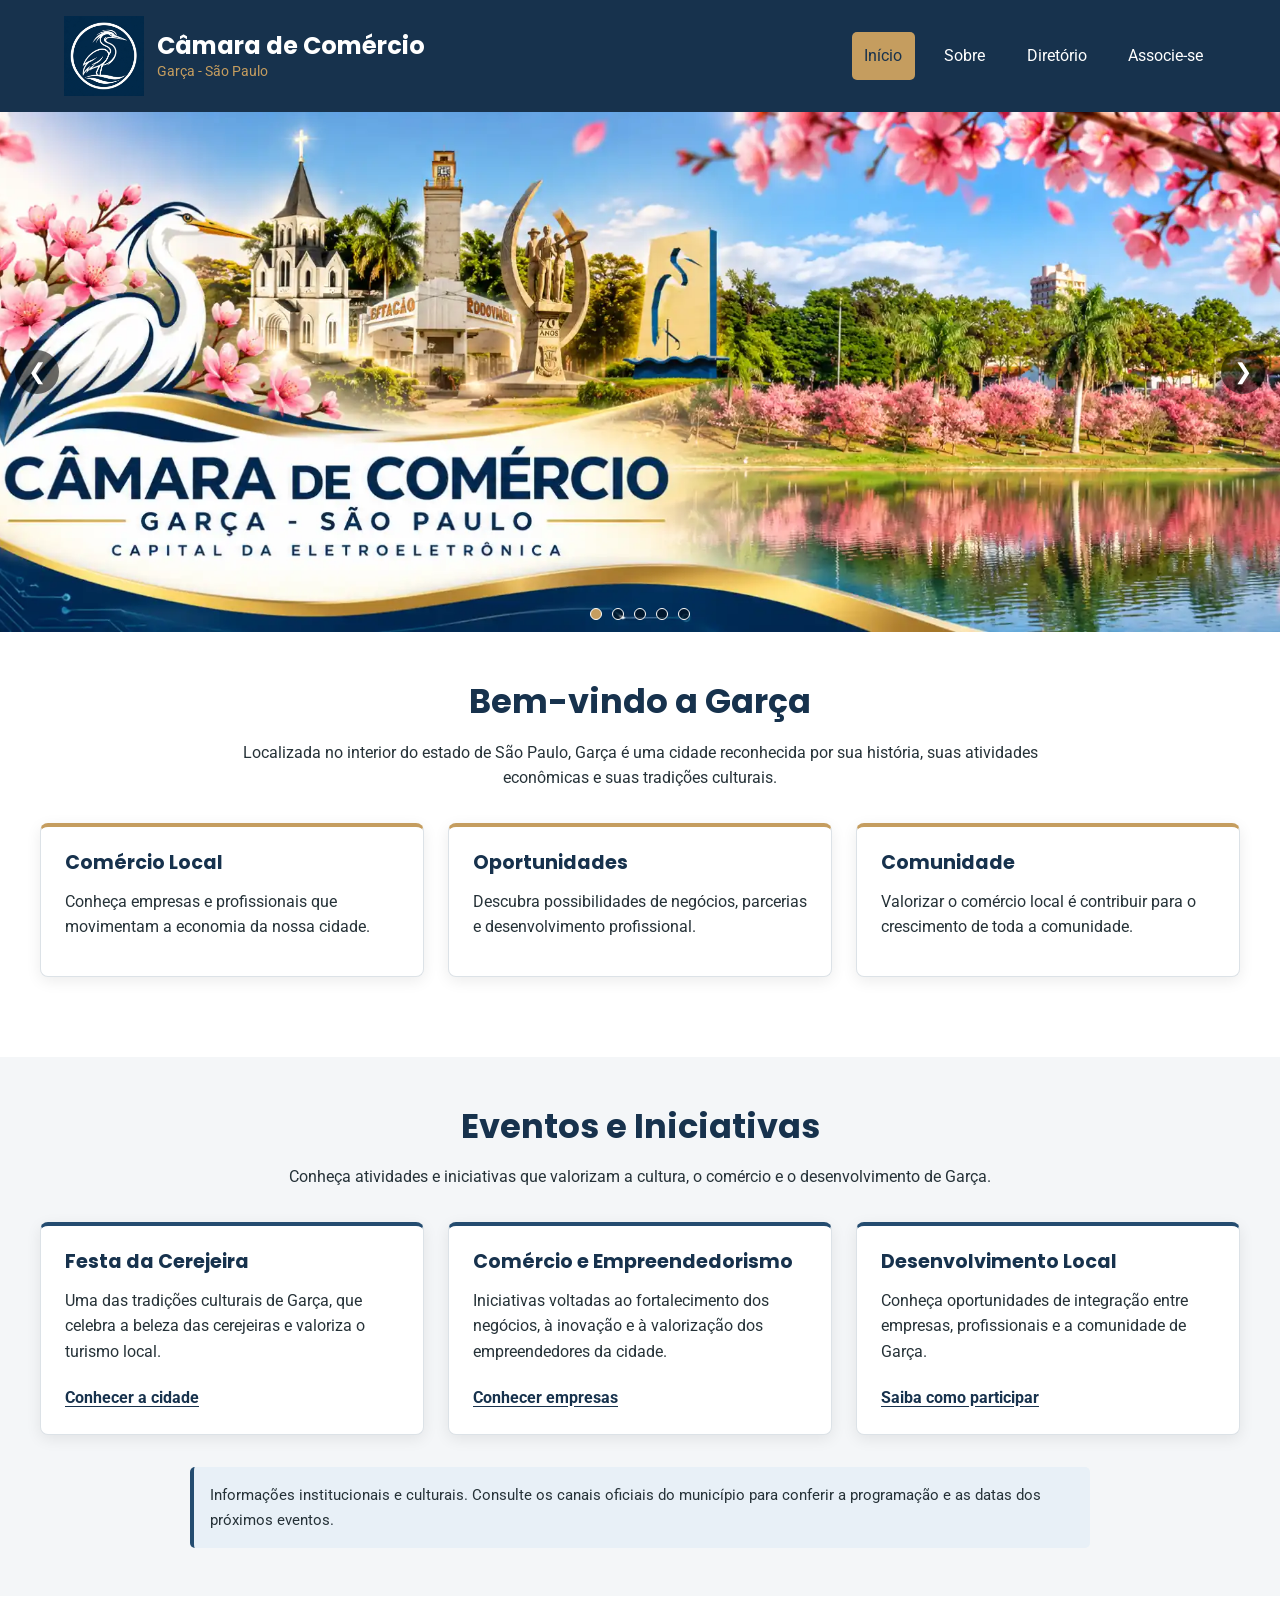
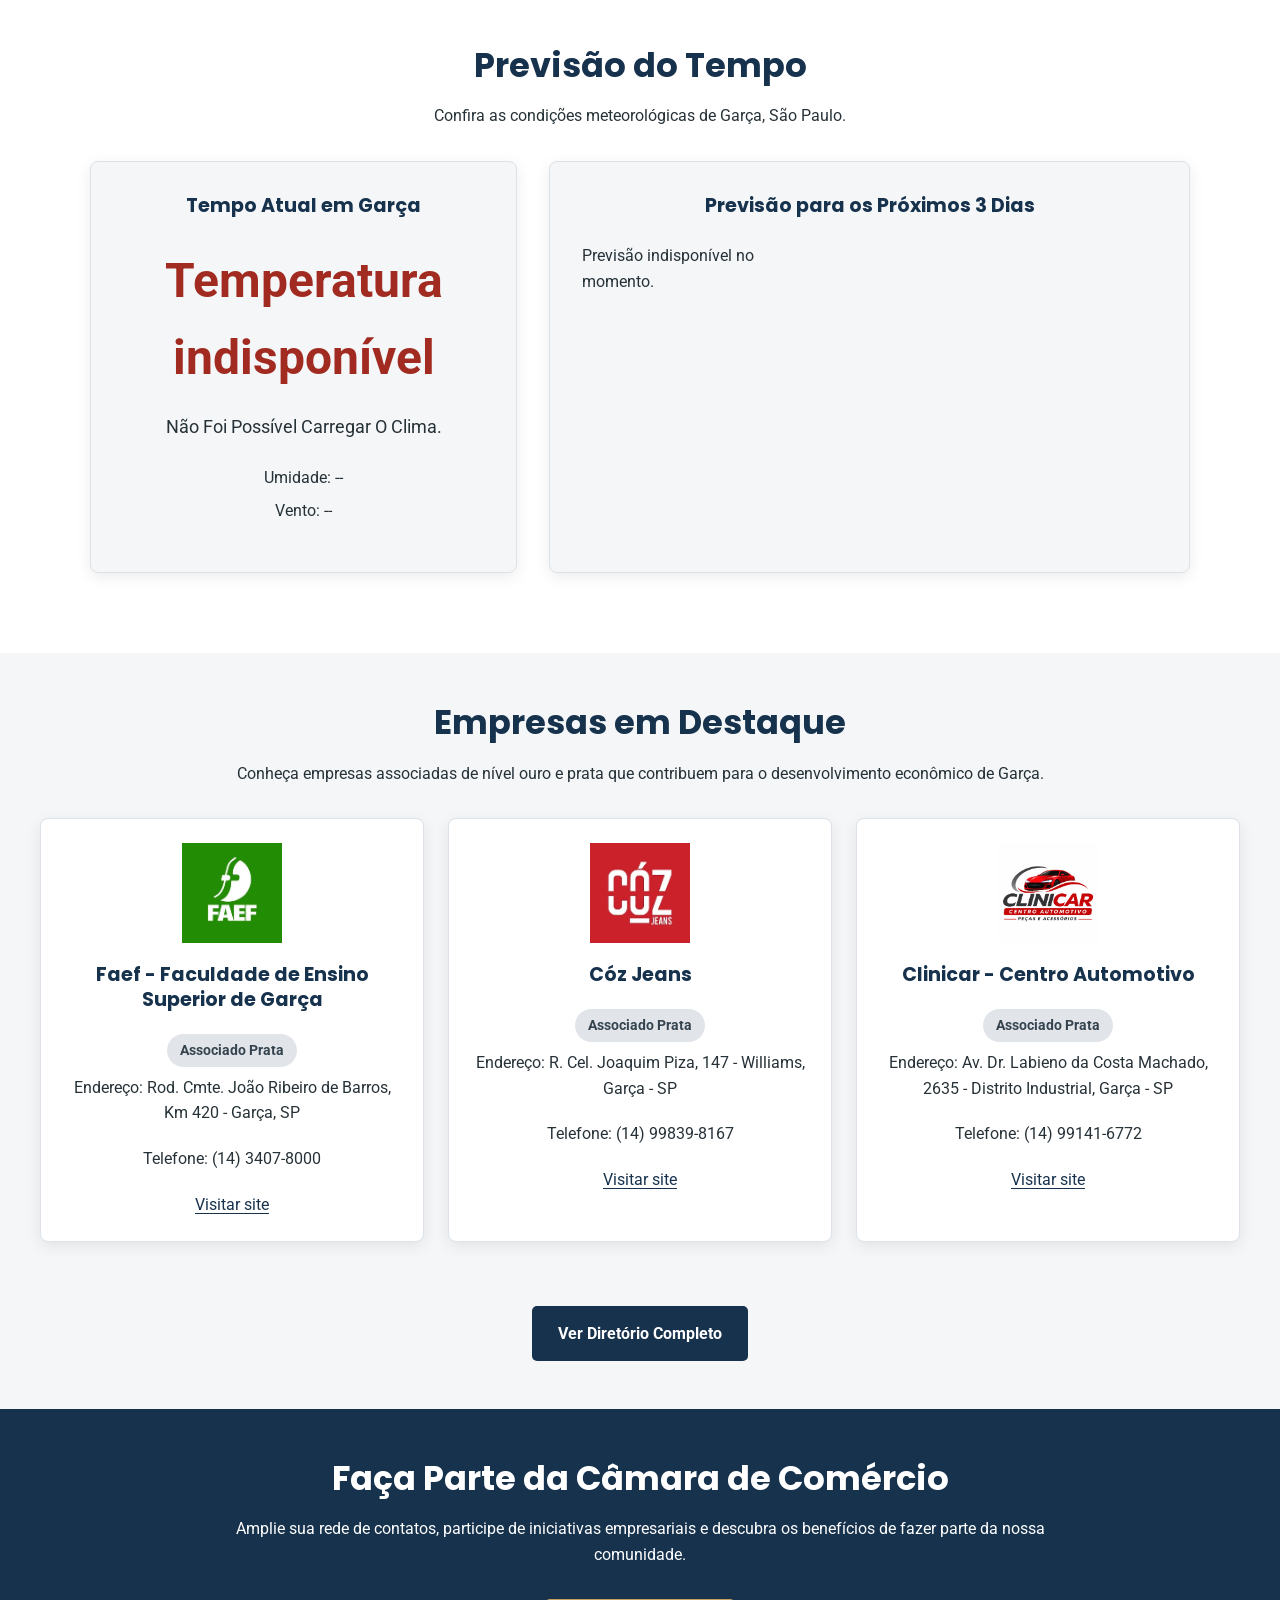
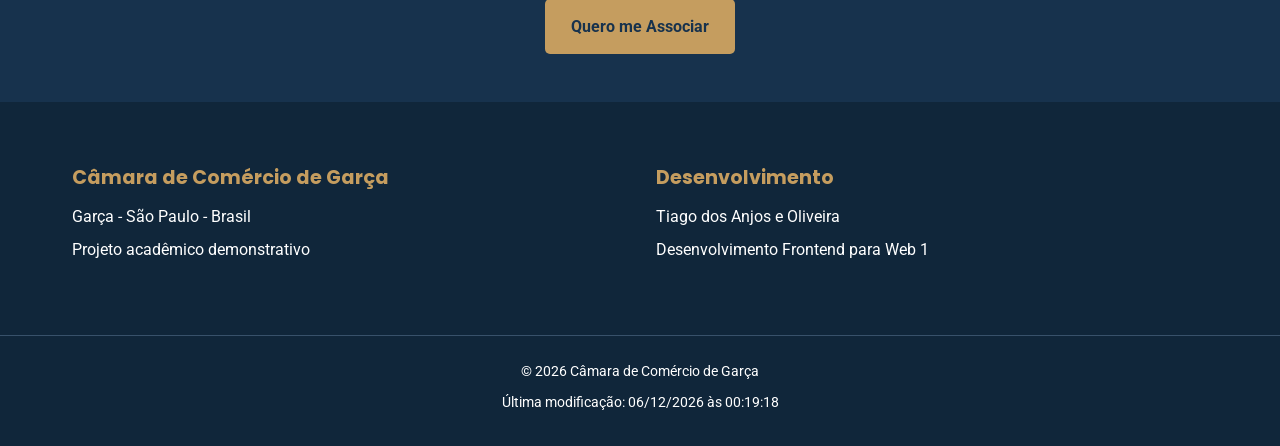
==== camara/index.html @ cf599131 "correções 2" ====
<!DOCTYPE html>
<html lang="pt-BR">

<head>
    <meta charset="UTF-8">
    <meta name="viewport" content="width=device-width, initial-scale=1.0">

    <meta name="description"
        content="Conheça a Câmara de Comércio de Garça, suas empresas associadas, eventos, previsão do tempo e oportunidades de negócios.">

    <meta name="author" content="Tiago dos Anjos">

    <title>Câmara de Comércio de Garça | Início</title>

    <!-- FAVICON -->
    <link rel="icon"
        type="image/webp"
        href="imagens/garca_azul_oti.webp">

    <!-- URL CANÔNICA -->
    <link rel="canonical"
        href="https://anjostiago31.github.io/wdd231/camara/index.html">

    <!-- OPEN GRAPH -->
    <meta property="og:type" content="website">

    <meta property="og:locale" content="pt_BR">

    <meta property="og:title"
        content="Câmara de Comércio de Garça | Página Inicial">

    <meta property="og:description"
        content="Conheça as empresas de Garça, acompanhe eventos e descubra oportunidades para fortalecer o comércio e o desenvolvimento local.">

    <meta property="og:image"
        content="https://anjostiago31.github.io/wdd231/camara/imagens/banner_principal_oti.webp">

    <meta property="og:image:alt"
        content="Banner da Câmara de Comércio de Garça">

    <meta property="og:url"
        content="https://anjostiago31.github.io/wdd231/camara/index.html">

    <meta property="og:site_name"
        content="Câmara de Comércio de Garça">

    <!-- GOOGLE FONTS -->
    <link rel="preconnect" href="https://fonts.googleapis.com">
    <link rel="preconnect" href="https://fonts.gstatic.com" crossorigin>

    <link
        href="https://fonts.googleapis.com/css2?family=Poppins:wght@400;500;600;700&family=Roboto:wght@400;500;700&display=swap"
        rel="stylesheet">

    <!-- ESTILOS -->
    <link rel="stylesheet" href="estilos/base.css">
    <link rel="stylesheet" href="estilos/maior.css">
    <link rel="stylesheet" href="estilos/inicio.css">

    <!-- SCRIPTS -->
    <script src="scripts/menu.js" defer></script>
    <script src="scripts/clima.js" defer></script>
    <script src="scripts/slideshow.js" defer></script>
    <script src="scripts/rodape.js" defer></script>
    <script src="scripts/destaques.js" defer></script>

</head>

<body>

    <!-- CABEÇALHO -->
    <header class="cabecalho">

        <div class="identidade">
            <img
                src="imagens/garca_azul_oti.webp"
                alt="Emblema da Câmara de Comércio de Garça"
                width="80"
                height="80">

            <div>
                <h2>Câmara de Comércio</h2>
                <p>Garça - São Paulo</p>
            </div>
        </div>

        <!-- MENU MOBILE -->
        <button
            id="menu"
            type="button"
            aria-label="Abrir menu de navegação"
            aria-expanded="false"
            aria-controls="navegacao">
            ☰
        </button>

        <!-- NAVEGAÇÃO -->
        <nav id="navegacao" aria-label="Navegação principal">
            <ul>
                <li>
                    <a href="index.html" aria-current="page">
                        Início
                    </a>
                </li>
                <li>
                    <a href="sobre.html">Sobre</a>
                </li>
                <li>
                    <a href="diretorio.html">Diretório</a>
                </li>
                <li>
                    <a href="associe-se.html">Associe-se</a>
                </li>
            </ul>
        </nav>

    </header>

    <!-- CONTEÚDO PRINCIPAL -->
    <main>

        <h1 class="titulo-acessivel">
            Câmara de Comércio de Garça
        </h1>

        <!-- IMAGEM PRINCIPAL / HERO -->
        <section class="slideshow" aria-label="Destaques de Garça">

            <div class="slides">

                <!-- SLIDE 1 -->
                <div class="slide ativo">
                    <img
                        src="imagens/banner_principal_oti.webp"
                        alt="Arte da Câmara de Comércio de Garça com a ave garça, cerejeiras e monumentos históricos da cidade"
                        fetchpriority="high">
                </div>

                <!-- SLIDE 2 -->
                <div class="slide">
                    <img
                        src="imagens/banner_ppa_oti.webp"
                        alt="Empresa do setor eletroeletrônico de Garça"
                        loading="lazy">

                    <div class="slide-conteudo">
                        <h2>Garça: Capital da Eletroeletrônica</h2>

                        <p>
                            Nossa cidade se destaca pela presença
                            de empresas que investem em tecnologia,
                            inovação e desenvolvimento.
                        </p>

                        <a href="diretorio.html" class="slide-botao">
                            Conhecer Empresas
                        </a>
                    </div>
                </div>

                <!-- SLIDE 3 -->
                <div class="slide">
                    <img
                        src="imagens/banner_garen_oti.webp"
                        alt="Indústria e desenvolvimento econômico de Garça"
                        loading="lazy">

                    <div class="slide-conteudo">
                        <h2>Indústria, Tecnologia e Inovação</h2>

                        <p>
                            Empresas que contribuem para a geração
                            de empregos e o fortalecimento
                            da economia local.
                        </p>

                        <a href="diretorio.html" class="slide-botao">
                            Explorar Diretório
                        </a>
                    </div>
                </div>

                <!-- SLIDE 4 -->
                <div class="slide">
                    <img
                        src="imagens/camara_comercio_oti.webp"
                        alt="Comércio e serviços da cidade de Garça"
                        loading="lazy">

                    <div class="slide-conteudo">
                        <h2>Fortalecendo o Comércio Local</h2>

                        <p>
                            Valorizamos os empreendedores
                            que movimentam a economia
                            e contribuem para o crescimento de Garça.
                        </p>

                        <a href="associe-se.html" class="slide-botao">
                            Faça Parte
                        </a>
                    </div>
                </div>

                <!-- SLIDE 5 -->
                <div class="slide">
                    <img
                        src="imagens/banner_cultura_oti.webp"
                        alt="Cerejeiras floridas próximas ao lago em Garça"
                        loading="lazy">

                    <div class="slide-conteudo">
                        <h2>Garça: Cultura e Tradição</h2>

                        <p>
                            A tradição das cerejeiras representa
                            uma parte importante da identidade
                            cultural do município.
                        </p>

                        <a href="sobre.html" class="slide-botao">
                            Conheça Garça
                        </a>
                    </div>
                </div>

            </div>

            <!-- CONTROLES -->
            <button
                class="slide-anterior"
                type="button"
                aria-label="Imagem anterior">
                &#10094;
            </button>

            <button
                class="slide-proximo"
                type="button"
                aria-label="Próxima imagem">
                &#10095;
            </button>

            <!-- INDICADORES -->
            <div class="slide-indicadores"
                aria-label="Selecionar imagem">

                <button class="indicador ativo"
                    type="button"
                    aria-label="Mostrar imagem 1"
                    aria-current="true"></button>

                <button class="indicador"
                    type="button"
                    aria-label="Mostrar imagem 2"></button>

                <button class="indicador"
                    type="button"
                    aria-label="Mostrar imagem 3"></button>

                <button class="indicador"
                    type="button"
                    aria-label="Mostrar imagem 4"></button>

                <button class="indicador"
                    type="button"
                    aria-label="Mostrar imagem 5"></button>

            </div>

        </section>

        <!-- APRESENTAÇÃO -->
        <section class="informacoes">

            <h2>Bem-vindo a Garça</h2>

            <p>
                Localizada no interior do estado de São Paulo,
                Garça é uma cidade reconhecida por sua história,
                suas atividades econômicas e suas tradições culturais.
            </p>

            <div class="cards">

                <article class="card">
                    <h3>Comércio Local</h3>
                    <p>
                        Conheça empresas e profissionais que
                        movimentam a economia da nossa cidade.
                    </p>
                </article>

                <article class="card">
                    <h3>Oportunidades</h3>
                    <p>
                        Descubra possibilidades de negócios,
                        parcerias e desenvolvimento profissional.
                    </p>
                </article>

                <article class="card">
                    <h3>Comunidade</h3>
                    <p>
                        Valorizar o comércio local é contribuir
                        para o crescimento de toda a comunidade.
                    </p>
                </article>

            </div>
        </section>

        <!-- EVENTOS -->
        <section class="eventos">

            <h2>Eventos e Iniciativas</h2>

            <p>
                Conheça atividades e iniciativas que valorizam
                a cultura, o comércio e o desenvolvimento de Garça.
            </p>

            <div class="cards">

                <article class="card evento-card">
                    <h3>Festa da Cerejeira</h3>

                    <p>
                        Uma das tradições culturais de Garça,
                        que celebra a beleza das cerejeiras
                        e valoriza o turismo local.
                    </p>

                    <a href="sobre.html">
                        Conhecer a cidade
                    </a>
                </article>

                <article class="card evento-card">
                    <h3>Comércio e Empreendedorismo</h3>

                    <p>
                        Iniciativas voltadas ao fortalecimento
                        dos negócios, à inovação e à valorização
                        dos empreendedores da cidade.
                    </p>

                    <a href="diretorio.html">
                        Conhecer empresas
                    </a>
                </article>

                <article class="card evento-card">
                    <h3>Desenvolvimento Local</h3>

                    <p>
                        Conheça oportunidades de integração
                        entre empresas, profissionais
                        e a comunidade de Garça.
                    </p>

                    <a href="associe-se.html">
                        Saiba como participar
                    </a>
                </article>

            </div>

            <p class="aviso-eventos">
                Informações institucionais e culturais.
                Consulte os canais oficiais do município
                para conferir a programação e as datas
                dos próximos eventos.
            </p>

        </section>

        <!-- PREVISÃO DO TEMPO -->
        <section class="clima" aria-labelledby="titulo-clima">

            <h2 id="titulo-clima">Previsão do Tempo</h2>

            <p>
                Confira as condições meteorológicas
                de Garça, São Paulo.
            </p>

            <div class="clima-container">

                <!-- CLIMA ATUAL -->
                <article class="clima-atual">

                    <h3>Tempo Atual em Garça</h3>

                    <p id="temperatura" aria-live="polite">
                        Carregando temperatura...
                    </p>

                    <p id="condicao">
                        Carregando condições do tempo...
                    </p>

                    <div class="detalhes-clima">

                        <p>
                            Umidade:
                            <span id="umidade">--</span>
                        </p>

                        <p>
                            Vento:
                            <span id="vento">--</span>
                        </p>

                    </div>

                    <p id="atualizacao"></p>

                </article>

                <!-- PREVISÃO DOS PRÓXIMOS 3 DIAS -->
                <article class="previsao">

                    <h3 id="titulo-previsao">
                        Previsão para os Próximos 3 Dias
                    </h3>

                    <div
                        id="previsao"
                        class="grade-previsao"
                        aria-live="polite">

                        <p>Carregando previsão...</p>

                    </div>

                </article>

            </div>

        </section>

        <!-- EMPRESAS EM DESTAQUE -->
        <section class="empresas-destaque">

            <h2>Empresas em Destaque</h2>

            <p>
                Conheça empresas associadas de nível
                ouro e prata que contribuem para o
                desenvolvimento econômico de Garça.
            </p>

            <!-- PREENCHIDO PELO JAVASCRIPT -->
            <div id="empresas-container"
                class="cards"
                aria-live="polite">

                <p>
                    Carregando empresas em destaque...
                </p>

            </div>

            <a href="diretorio.html" class="botao">
                Ver Diretório Completo
            </a>

        </section>

        <!-- CHAMADA PARA AÇÃO -->
        <section class="associacao-destaque">

            <h2>Faça Parte da Câmara de Comércio</h2>

            <p>
                Amplie sua rede de contatos,
                participe de iniciativas empresariais
                e descubra os benefícios de fazer parte
                da nossa comunidade.
            </p>

            <a href="associe-se.html" class="botao">
                Quero me Associar
            </a>

        </section>

    </main>

    <!-- RODAPÉ -->
    <footer>

        <div class="rodape-conteudo">

            <div>
                <h3>Câmara de Comércio de Garça</h3>
                <p>Garça - São Paulo - Brasil</p>
                <p>Projeto acadêmico demonstrativo</p>
            </div>

            <div>
                <h3>Desenvolvimento</h3>
                <p>Tiago dos Anjos e Oliveira</p>
                <p>Desenvolvimento Frontend para Web 1</p>
            </div>

        </div>

        <div class="rodape-final">

            <p>
                &copy; <span id="ano-atual">2026</span>
                Câmara de Comércio de Garça
            </p>

            <p>
                Última modificação:
                <span id="ultima-modificacao"></span>
            </p>

        </div>

    </footer>

</body>
</html>
---- camara/estilos/base.css ----
/* Câmara de Comércio de Garça | base.css | Mobile First */

/* VARIÁVEIS */
:root {
    --azul-principal: #17324d;
    --azul-secundario: #244c70;
    --dourado: #c59d5f;
    --dourado-escuro: #8b642e;
    --branco: #ffffff;
    --cinza-claro: #f4f6f8;
    --cinza-medio: #dce2e7;
    --cinza-escuro: #263238;
    --azul-rodape: #10263a;
    --azul-borda-rodape: #38516a;
    --azul-aviso: #e8f0f7;
    --cinza-borda-formulario: #8996a3;
    --dourado-hover: #e0b979;
    --vermelho-temperatura: #a12b21;
    --verde-confirmacao: #176b32;
    --verde-claro-confirmacao: #e3f4e6;
    --fonte-principal: "Roboto", Arial, Helvetica, sans-serif;
    --fonte-titulos: "Poppins", Arial, Helvetica, sans-serif;
    --sombra: 0 4px 15px rgba(0, 0, 0, 0.08);
    --borda: 8px;
}

/* RESET */
* {
    margin: 0;
    padding: 0;
    box-sizing: border-box;
}

html {
    scroll-behavior: smooth;
}

body {
    font-family: var(--fonte-principal);
    background: var(--branco);
    color: var(--cinza-escuro);
    line-height: 1.6;
}

img {
    max-width: 100%;
    height: auto;
    display: block;
}

a {
    text-decoration: none;
    color: inherit;
}

button,
input,
select,
textarea {
    font: inherit;
}

button {
    cursor: pointer;
}

/* TIPOGRAFIA */
h1,
h2,
h3 {
    font-family: var(--fonte-titulos);
    line-height: 1.3;
    color: var(--azul-principal);
}

h1 {
    font-size: 1.8rem;
}

h2 {
    font-size: 1.6rem;
    margin-bottom: 1rem;
}

h3 {
    font-size: 1.2rem;
    margin-bottom: 0.8rem;
}

p {
    margin-bottom: 1rem;
}

/* ACESSIBILIDADE */
:focus-visible {
    outline: 3px solid var(--dourado);
    outline-offset: 4px;
}

.cabecalho :focus-visible,
footer :focus-visible,
.associacao-destaque :focus-visible {
    outline-color: var(--branco);
}

/* CABEÇALHO */
.cabecalho {
    background: var(--azul-principal);
    color: var(--branco);
    padding: 1rem;
    display: flex;
    flex-wrap: wrap;
    align-items: center;
    justify-content: space-between;
    box-shadow: var(--sombra);
}

.identidade {
    display: flex;
    align-items: center;
    gap: 0.8rem;
}

.identidade img {
    width: 65px;
    height: 65px;
    object-fit: contain;
}

.identidade h2 {
    color: var(--branco);
    font-size: 1.1rem;
    margin: 0;
}

.identidade p {
    color: var(--dourado);
    font-size: 0.85rem;
    margin: 0;
}

/* MENU */
#menu {
    background: transparent;
    border: 1px solid var(--branco);
    border-radius: 5px;
    color: var(--branco);
    font-size: 1.7rem;
    padding: 0.2rem 0.7rem;
}

#menu:hover {
    background: var(--azul-secundario);
}

#navegacao {
    display: none;
    width: 100%;
    margin-top: 1rem;
}

#navegacao.aberto {
    display: block;
}

#navegacao ul {
    list-style: none;
    display: flex;
    flex-direction: column;
    gap: 0.3rem;
}

#navegacao a {
    display: block;
    padding: 0.8rem 1rem;
    color: var(--branco);
    border-radius: 5px;
    transition: background-color 0.3s;
}

#navegacao a:hover,
#navegacao a[aria-current="page"] {
    background: var(--dourado);
    color: var(--azul-principal);
}

/* CONTEÚDO */
main {
    min-height: 60vh;
}

main > h1 {
    text-align: center;
    padding: 2rem 1rem;
}

section {
    padding: 3rem 1.2rem;
}

section > h2 {
    text-align: center;
}

section > p {
    max-width: 800px;
    margin: 0 auto 2rem;
    text-align: center;
}

/* HERO */
.hero {
    position: relative;
    padding: 0;
    background: var(--azul-principal);
    overflow: hidden;
}

.hero > img {
    width: 100%;
    height: 450px;
    object-fit: cover;
    opacity: 0.45;
}

.hero-conteudo {
    position: absolute;
    top: 50%;
    left: 50%;
    transform: translate(-50%, -50%);
    width: 90%;
    max-width: 800px;
    text-align: center;
    color: var(--branco);
}

.hero-conteudo h2 {
    color: var(--branco);
    font-size: 1.8rem;
    margin-bottom: 1rem;
}

.hero-conteudo p {
    font-size: 1rem;
    margin-bottom: 1.5rem;
}

/* BOTÕES */
.botao {
    display: inline-block;
    background: var(--dourado);
    color: var(--azul-principal);
    padding: 0.85rem 1.5rem;
    border-radius: 5px;
    font-weight: bold;
    text-align: center;
    transition: background-color 0.3s, transform 0.3s;
}

.botao:hover {
    background: var(--dourado-hover);
    transform: translateY(-2px);
}

/* INFORMAÇÕES */
.informacoes {
    background: var(--branco);
}

.cards {
    display: grid;
    gap: 1.5rem;
    max-width: 1200px;
    margin: 2rem auto;
}

/* CARTÕES COMPARTILHADOS */
.card,
.plano,
.empresa-card {
    background: var(--branco);
    border: 1px solid var(--cinza-medio);
    border-radius: var(--borda);
    box-shadow: var(--sombra);
}

.card {
    padding: 2rem;
    transition: transform 0.3s, box-shadow 0.3s;
}

.card:hover {
    transform: translateY(-5px);
    box-shadow: 0 8px 25px rgba(0, 0, 0, 0.12);
}

.card p {
    margin-bottom: 0;
}

/* CLIMA */
.clima {
    background: var(--cinza-claro);
}

.clima-container {
    display: grid;
    gap: 1.5rem;
    max-width: 1100px;
    margin: 2rem auto;
}

.clima-atual,
.previsao {
    background: var(--branco);
    padding: 2rem;
    border-radius: var(--borda);
    box-shadow: var(--sombra);
}

.clima-atual {
    text-align: center;
}

#temperatura {
    font-size: 2.5rem;
    font-weight: bold;
    color: var(--azul-principal);
}

#descricao-clima {
    font-size: 1rem;
}

#previsao-dias {
    display: flex;
    flex-direction: column;
    gap: 1rem;
}

.dia-previsao {
    display: flex;
    justify-content: space-between;
    align-items: center;
    gap: 1rem;
    padding: 1rem;
    background: var(--cinza-claro);
    border-radius: 5px;
}

.informacoes-clima {
    margin-top: 1.5rem;
    padding-top: 1rem;
    border-top: 1px solid var(--cinza-medio);
}

.informacoes-clima p {
    margin-bottom: 0.5rem;
    font-size: 0.95rem;
}

.dia-previsao h4 {
    color: var(--azul-principal);
    font-size: 1rem;
    text-transform: capitalize;
    margin-bottom: 0.5rem;
}

.dia-previsao p {
    margin-bottom: 0.3rem;
}

.temperaturas-dia {
    text-align: right;
    white-space: nowrap;
}

.temperaturas-dia p {
    font-weight: bold;
}

.temperaturas-dia p:first-child {
    color: var(--vermelho-temperatura);
}

.temperaturas-dia p:last-child {
    color: var(--azul-secundario);
}

/* EMPRESAS */
.empresas-destaque {
    text-align: center;
}

.empresas-destaque .card {
    text-align: left;
}

.empresas-destaque .botao {
    margin-top: 1rem;
}

/* ASSOCIAÇÃO */
.associacao-destaque {
    background: var(--azul-principal);
    color: var(--branco);
    text-align: center;
}

.associacao-destaque h2 {
    color: var(--branco);
}

.associacao-destaque p {
    max-width: 750px;
    margin: 1rem auto 2rem;
}

/* RODAPÉ */
footer {
    background: var(--azul-rodape);
    color: var(--branco);
}

footer h3 {
    color: var(--dourado);
}

.rodape-conteudo {
    display: grid;
    gap: 2rem;
    max-width: 1200px;
    margin: auto;
    padding: 3rem 1.5rem;
}

.rodape-conteudo p,
.rodape-final p {
    margin-bottom: 0.5rem;
}

.rodape-final {
    border-top: 1px solid var(--azul-borda-rodape);
    padding: 1.5rem;
    text-align: center;
    font-size: 0.9rem;
}

/* PÁGINAS INTERNAS */
.pagina-conteudo {
    max-width: 1200px;
    margin: auto;
    padding: 3rem 1.5rem;
}

.pagina-conteudo h1 {
    margin-bottom: 1.5rem;
}

.pagina-conteudo h2 {
    margin-top: 2rem;
}

/* FORMULÁRIOS */
.formulario {
    max-width: 750px;
    margin: 2rem auto;
    padding: 2rem;
    background: var(--cinza-claro);
    border-radius: var(--borda);
}

.formulario label {
    display: block;
    margin-top: 1rem;
    margin-bottom: 0.4rem;
    font-weight: bold;
    color: var(--cinza-escuro);
}

.formulario input,
.formulario select,
.formulario textarea {
    width: 100%;
    padding: 0.8rem;
    border: 1px solid var(--cinza-borda-formulario);
    border-radius: 5px;
    background: var(--branco);
    color: var(--cinza-escuro);
}

.formulario input:focus,
.formulario select:focus,
.formulario textarea:focus {
    outline: 2px solid var(--azul-secundario);
    outline-offset: 2px;
}

.formulario button {
    margin-top: 1.5rem;
    border: none;
    border-radius: 5px;
    background: var(--azul-principal);
    color: var(--branco);
    padding: 0.9rem 1.5rem;
    font-weight: bold;
}

.formulario button:hover {
    background: var(--azul-secundario);
}

/* AVISOS COMPARTILHADOS */
.aviso-privacidade,
.aviso-confirmacao {
    padding: 1rem;
    background: var(--azul-aviso);
    border-left: 4px solid var(--azul-secundario);
    font-size: 0.9rem;
}

/* MOVIMENTO REDUZIDO */
@media (prefers-reduced-motion: reduce) {
    html {
        scroll-behavior: auto;
    }

    *,
    *::before,
    *::after {
        transition-duration: 0.01ms !important;
        animation-duration: 0.01ms !important;
    }
}
---- camara/estilos/maior.css ----
/* ==========================================
   CÂMARA DE COMÉRCIO DE GARÇA
   Arquivo: maior.css
   Autor: Tiago dos Anjos
   Descrição: Responsividade do site
========================================== */

/* TABLETS - 600px */
@media screen and (min-width: 600px) {

    h1 { font-size: 2.2rem; }
    h2 { font-size: 1.9rem; }

    .cabecalho { padding: 1.2rem 2rem; }

    .identidade img {
        width: 75px;
        height: 75px;
    }

    .identidade h2 { font-size: 1.3rem; }

    .hero > img { height: 500px; }
    .hero-conteudo h2 { font-size: 2.3rem; }
    .hero-conteudo p { font-size: 1.1rem; }

    .cards,
    .rodape-conteudo,
    .empresas-grade,
    .planos-container,
    .galeria {
        grid-template-columns: repeat(2, minmax(0, 1fr));
    }

    .filtros-diretorio {
        grid-template-columns: minmax(0, 2fr) minmax(0, 1fr);
    }

    .controles-diretorio {
        flex-direction: row;
        justify-content: space-between;
        align-items: center;
        flex-wrap: wrap;
    }

    .confirmacao-card { padding: 3rem; }

    .acoes-confirmacao {
        flex-direction: row;
        justify-content: center;
    }
}

/* DESKTOP - 768px */
@media screen and (min-width: 768px) {

    .cabecalho {
        padding: 1rem 2rem;
        flex-wrap: nowrap;
        gap: 1rem;
    }

    .identidade { flex-shrink: 0; }

    #menu { display: none; }

    #navegacao,
    #navegacao.aberto {
        display: block;
        width: auto;
        margin-top: 0;
    }

    #navegacao ul {
        flex-direction: row;
        align-items: center;
        flex-wrap: wrap;
        gap: 0.3rem;
    }

    #navegacao a {
        padding: 0.7rem 0.8rem;
        font-size: 0.9rem;
    }

    section { padding: 4rem 2rem; }

    .hero > img { height: 550px; }
    .hero-conteudo h2 { font-size: 2.6rem; }

    .cards {
        grid-template-columns: repeat(3, minmax(0, 1fr));
    }

    .clima-container {
        grid-template-columns: minmax(0, 1fr) minmax(0, 2fr);
    }

    .empresas-destaque,
    .pagina-conteudo {
        padding: 4rem 3rem;
    }
}

/* TABLETS HORIZONTAIS - 768px A 899px */
@media screen and (min-width: 768px) and (max-width: 899px) {

    .cabecalho { padding: 1rem 1.5rem; }

    .identidade h2 { font-size: 1.1rem; }

    #navegacao a {
        padding: 0.6rem;
        font-size: 0.85rem;
    }
}

/* DESKTOP - 1024px */
@media screen and (min-width: 1024px) {

    .cabecalho { padding: 1rem 5%; }

    .identidade img {
        width: 80px;
        height: 80px;
    }

    .identidade h2 { font-size: 1.5rem; }

    #navegacao ul { gap: 1rem; }
    #navegacao a { font-size: 1rem; }

    h1 { font-size: 2.5rem; }
    h2 { font-size: 2.1rem; }

    .hero > img { height: 600px; }
    .hero-conteudo { max-width: 900px; }
    .hero-conteudo h2 { font-size: 3rem; }
    .hero-conteudo p { font-size: 1.2rem; }

    section { padding: 5rem 3rem; }

    .cards,
    .clima-container {
        gap: 2rem;
    }

    .card,
    .clima-atual,
    .previsao,
    .plano {
        padding: 2.5rem;
    }

    .associacao-destaque { padding: 5rem 2rem; }
    .rodape-conteudo { padding: 4rem 2rem; }

    .galeria {
        grid-template-columns: repeat(4, minmax(0, 1fr));
    }

    .galeria img { height: 220px; }

    .empresas-grade,
    .planos-container {
        grid-template-columns: repeat(3, minmax(0, 1fr));
    }

    .formulario button[type="submit"] {
        width: auto;
        min-width: 220px;
    }
}

/* TELAS GRANDES - 1440px */
@media screen and (min-width: 1440px) {

    .informacoes,
    .empresas-destaque {
        padding-left: max(5%, calc((100% - 1400px) / 2));
        padding-right: max(5%, calc((100% - 1400px) / 2));
    }

    .hero > img { height: 650px; }
    .hero-conteudo h2 { font-size: 3.3rem; }
    .cards { max-width: 1400px; }
    .clima-container { max-width: 1300px; }
}

/* TELAS COM POUCA ALTURA */
@media screen and (max-height: 500px) {

    .hero > img { height: 350px; }
    .hero-conteudo h2 { font-size: 1.5rem; }
    .hero-conteudo p { font-size: 0.9rem; }
}

/* IMPRESSÃO */
@media print {

    body {
        background-color: #fff;
        color: #000;
    }

    .cabecalho,
    #menu,
    .slide-anterior,
    .slide-proximo,
    .slide-indicadores {
        display: none;
    }

    section { padding: 1rem; }

    .card {
        box-shadow: none;
        border: 1px solid #999;
        break-inside: avoid;
    }

    .botao {
        background-color: transparent;
        color: #000;
        border: 1px solid #000;
    }

    footer {
        background-color: #fff;
        color: #000;
    }

    footer p,
    footer span,
    footer a,
    footer time,
    .rodape-conteudo h3 {
        color: #000;
    }
}

/* PREVENÇÃO DE TRANSBORDAMENTO */
.card,
.empresa-card,
.plano,
.clima-atual,
.previsao {
    min-width: 0;
}

.card,
.empresa-card,
.plano {
    overflow-wrap: anywhere;
}
---- camara/estilos/inicio.css ----
/* ==========================================
   CÂMARA DE COMÉRCIO DE GARÇA
   Arquivo: inicio.css
   Autor: Tiago dos Anjos
   Página inicial - WDD231
========================================== */

/* ACESSIBILIDADE */
.titulo-acessivel {
    position: absolute;
    width: 1px;
    height: 1px;
    padding: 0;
    margin: -1px;
    overflow: hidden;
    clip: rect(0, 0, 0, 0);
    white-space: nowrap;
    border: 0;
}

/* ==========================================
   SLIDESHOW
========================================== */

main > .slideshow {
    position: relative;
    width: 100%;
    max-width: none;
    padding: 0;
    overflow: hidden;
    background: var(--azul-principal);
    color: var(--branco);
}

.slideshow .slides {
    position: relative;
    width: 100%;
    height: clamp(300px, 38vw, 600px);
    overflow: hidden;
}

.slideshow .slide {
    position: absolute;
    inset: 0;
    opacity: 0;
    visibility: hidden;
    transition:
        opacity 1.2s ease-in-out,
        visibility 1.2s ease-in-out;
}

.slideshow .slide.ativo {
    opacity: 1;
    visibility: visible;
    z-index: 1;
}

.slideshow .slide img {
    width: 100%;
    height: 100%;
    object-fit: cover;
    object-position: center;
}

/* CONTEÚDO DO SLIDE */

.slideshow .slide-conteudo {
    position: absolute;
    bottom: 0;
    left: 0;
    right: 0;
    padding: 2rem 4rem 3rem;
    color: var(--branco);
    background: linear-gradient(
        to top,
        rgba(0, 20, 40, 0.95),
        rgba(0, 20, 40, 0.55),
        transparent
    );
}

.slideshow .slide-conteudo h2 {
    color: var(--branco);
    font-size: clamp(1.3rem, 3vw, 2.5rem);
    margin-bottom: 0.8rem;
}

.slideshow .slide-conteudo p {
    max-width: 700px;
    margin-bottom: 1rem;
}

/* BOTÃO DO SLIDE */

.slideshow .slide-botao {
    display: inline-block;
    padding: 0.8rem 1.5rem;
    background: var(--dourado);
    color: var(--azul-principal);
    border-radius: 5px;
    font-weight: bold;
    transition: background 0.3s ease;
}

.slideshow .slide-botao:hover {
    background: var(--dourado-hover);
}

/* SETAS */

.slideshow .slide-anterior,
.slideshow .slide-proximo {
    position: absolute;
    top: 50%;
    transform: translateY(-50%);
    z-index: 3;
    display: flex;
    align-items: center;
    justify-content: center;
    width: 44px;
    height: 44px;
    border: none;
    border-radius: 50%;
    background: rgba(0, 0, 0, 0.55);
    color: var(--branco);
    font-size: 1.4rem;
}

.slideshow .slide-anterior {
    left: 15px;
}

.slideshow .slide-proximo {
    right: 15px;
}

.slideshow .slide-anterior:hover,
.slideshow .slide-proximo:hover {
    background: var(--dourado);
    color: var(--azul-principal);
}

/* INDICADORES */

.slideshow .slide-indicadores {
    position: absolute;
    bottom: 12px;
    left: 50%;
    transform: translateX(-50%);
    display: flex;
    gap: 10px;
    z-index: 3;
}

.slideshow .indicador {
    width: 12px;
    height: 12px;
    padding: 0;
    border: 1px solid var(--branco);
    border-radius: 50%;
    background: rgba(0, 0, 0, 0.5);
}

.slideshow .indicador.ativo {
    background: var(--dourado);
}

/* ==========================================
   ESTILOS GERAIS DA PÁGINA INICIAL
========================================== */

main > .informacoes,
main > .eventos,
main > .clima,
main > .empresas-destaque,
main > .associacao-destaque {
    width: 100%;
    max-width: none;
    padding: 3rem max(1.25rem, calc((100% - 1200px) / 2));
}

.informacoes h2,
.eventos h2,
.clima h2,
.empresas-destaque h2 {
    text-align: center;
    margin-bottom: 1rem;
}

.informacoes > p,
.eventos > p,
.clima > p,
.empresas-destaque > p,
.associacao-destaque > p {
    max-width: 850px;
    margin: 0 auto 2rem;
    text-align: center;
}

/* ==========================================
   CARTÕES
========================================== */

.informacoes .cards,
.eventos .cards,
.empresas-destaque .cards {
    grid-template-columns: 1fr;
    gap: 1.5rem;
    margin-top: 2rem;
}

.informacoes .card,
.eventos .card,
.empresas-destaque .card {
    min-width: 0;
    padding: 1.5rem;
}

.informacoes .card:hover,
.eventos .card:hover,
.empresas-destaque .card:hover {
    transform: translateY(-4px);
    box-shadow: 0 8px 20px rgba(0, 0, 0, 0.12);
}

.informacoes .card h3,
.eventos .card h3,
.empresas-destaque .card h3 {
    color: var(--azul-principal);
    margin-bottom: 0.8rem;
}

.informacoes .card p,
.eventos .card p,
.empresas-destaque .card p {
    margin-bottom: 0.75rem;
}

/* ==========================================
   INFORMAÇÕES
========================================== */

.informacoes .card {
    border-top: 4px solid var(--dourado);
}

/* ==========================================
   EVENTOS
========================================== */

.eventos {
    background: var(--cinza-claro);
}

.eventos .evento-card {
    border-top: 4px solid var(--azul-secundario);
}

.eventos .evento-card a {
    display: inline-block;
    margin-top: 0.5rem;
    color: var(--azul-principal);
    font-weight: 700;
    text-decoration: underline;
    text-underline-offset: 3px;
}

.eventos .evento-card a:hover {
    color: var(--dourado-escuro);
}

.eventos .aviso-eventos {
    max-width: 900px;
    margin: 2rem auto 0;
    padding: 1rem;
    background: var(--azul-aviso);
    border-left: 4px solid var(--azul-secundario);
    border-radius: 5px;
    text-align: left;
    font-size: 0.95rem;
}

/* ==========================================
   CLIMA
========================================== */

main > .clima {
    background: var(--branco);
}

main > .clima .clima-container {
    grid-template-columns: 1fr;
}

main > .clima .clima-atual,
main > .clima .previsao {
    min-width: 0;
    padding: 2rem;
    border: 1px solid var(--cinza-medio);
    background: var(--cinza-claro);
}

.clima-atual h3,
.previsao h3 {
    margin-bottom: 1.5rem;
    text-align: center;
}

/* TEMPERATURA ATUAL */

main > .clima #temperatura {
    font-size: clamp(2rem, 5vw, 3rem);
    font-weight: 700;
    color: var(--vermelho-temperatura);
    text-align: center;
}

/* DESCRIÇÃO DO TEMPO */

#condicao {
    text-align: center;
    font-size: 1.1rem;
    text-transform: capitalize;
}

/* DETALHES METEOROLÓGICOS */

.detalhes-clima {
    margin-top: 1.5rem;
}

.detalhes-clima p {
    margin-bottom: 0.5rem;
}

/* ATUALIZAÇÃO */

#atualizacao {
    margin-top: 1rem;
    font-size: 0.9rem;
    text-align: center;
}

/* PREVISÃO DE TRÊS DIAS */

#previsao {
    display: grid;
    grid-template-columns: 1fr;
    gap: 1rem;
}

/* CARTÕES GERADOS PELO JAVASCRIPT */

#previsao .dia,
#previsao .previsao-dia,
#previsao .dia-previsao {
    padding: 1rem;
    background: var(--branco);
    border: 1px solid var(--cinza-medio);
    border-radius: var(--borda);
    text-align: center;
}

#previsao img {
    max-width: 70px;
    margin: 0 auto;
}

/* ==========================================
   EMPRESAS EM DESTAQUE
========================================== */

main > .empresas-destaque {
    background: var(--cinza-claro);
    text-align: center;
}

.empresas-destaque .card {
    display: flex;
    flex-direction: column;
    align-items: center;
    gap: 0.5rem;
    text-align: center;
    overflow-wrap: anywhere;
}

.empresas-destaque .card img {
    width: 120px;
    height: 100px;
    object-fit: contain;
    margin-bottom: 0.75rem;
}

.empresas-destaque .card a {
    color: var(--azul-principal);
    text-decoration: underline;
    text-underline-offset: 3px;
    overflow-wrap: anywhere;
}

.empresas-destaque .card a:hover {
    color: var(--dourado-escuro);
}

/* NÍVEIS DE ASSOCIAÇÃO */

.nivel-ouro,
.nivel-prata {
    display: inline-block;
    padding: 0.35rem 0.8rem;
    border-radius: 20px;
    font-size: 0.85rem;
    font-weight: 700;
}

.nivel-ouro {
    background: #f5e5ad;
    color: #60440b;
}

.nivel-prata {
    background: #e1e5e9;
    color: #35434f;
}

/* ==========================================
   BOTÕES
========================================== */

.empresas-destaque > .botao,
.associacao-destaque > .botao {
    display: inline-block;
    padding: 0.9rem 1.6rem;
    border-radius: 5px;
    font-weight: 700;
    text-align: center;
    transition:
        background 0.3s ease,
        transform 0.3s ease;
}

.empresas-destaque > .botao {
    margin-top: 2rem;
    background: var(--azul-principal);
    color: var(--branco);
}

.empresas-destaque > .botao:hover {
    background: var(--azul-secundario);
    transform: translateY(-2px);
}

/* ==========================================
   CHAMADA PARA ASSOCIAÇÃO
========================================== */

main > .associacao-destaque {
    background: var(--azul-principal);
    color: var(--branco);
    text-align: center;
}

.associacao-destaque > .botao {
    background: var(--dourado);
    color: var(--azul-principal);
}

.associacao-destaque > .botao:hover {
    background: var(--dourado-hover);
    transform: translateY(-2px);
}

/* ==========================================
   TABLETS
========================================== */

@media screen and (min-width: 600px) {

    .informacoes .cards,
    .eventos .cards,
    .empresas-destaque .cards {
        grid-template-columns: repeat(2, minmax(0, 1fr));
    }

    #previsao {
        grid-template-columns: repeat(3, minmax(0, 1fr));
    }
}

/* ==========================================
   DESKTOP
========================================== */

@media screen and (min-width: 900px) {

    .informacoes .cards,
    .eventos .cards,
    .empresas-destaque .cards {
        grid-template-columns: repeat(3, minmax(0, 1fr));
    }

    main > .clima .clima-container {
        grid-template-columns: 1fr 1.5fr;
    }
}

/* ==========================================
   SLIDESHOW EM TELAS GRANDES
========================================== */

@media screen and (min-width: 1200px) {

    .slideshow .slides {
        height: 520px;
    }
}

@media screen and (min-width: 1600px) {

    .slideshow .slides {
        height: 600px;
    }
}

/* ==========================================
   SLIDESHOW EM TABLETS
========================================== */

@media screen and (max-width: 768px) {

    .slideshow .slides {
        height: 350px;
    }

    .slideshow .slide-conteudo {
        padding: 1.5rem 3.5rem 2.5rem;
    }

    main > .informacoes,
    main > .eventos,
    main > .clima,
    main > .empresas-destaque,
    main > .associacao-destaque {
        padding: 2.5rem 1.25rem;
    }
}

/* ==========================================
   CELULARES
========================================== */

@media screen and (max-width: 480px) {

    .slideshow .slides {
        height: 280px;
    }

    .slideshow .slide-conteudo {
        padding: 1rem 3rem 2.5rem;
    }

    .slideshow .slide-conteudo h2 {
        font-size: 1.1rem;
    }

    .slideshow .slide-conteudo p,
    .slideshow .slide-botao {
        font-size: 0.8rem;
    }

    .slideshow .slide-botao {
        padding: 0.5rem 0.8rem;
    }

    .slideshow .slide-anterior,
    .slideshow .slide-proximo {
        width: 32px;
        height: 32px;
        font-size: 1rem;
    }

    .slideshow .slide-anterior {
        left: 8px;
    }

    .slideshow .slide-proximo {
        right: 8px;
    }

    main > .clima .clima-atual,
    main > .clima .previsao {
        padding: 1.25rem;
    }

    .informacoes .card,
    .eventos .card,
    .empresas-destaque .card {
        padding: 1.25rem;
    }

    .slideshow .slide-indicadores {
        bottom: 8px;
    }
}

/* ==========================================
   MOVIMENTO REDUZIDO
========================================== */

@media (prefers-reduced-motion: reduce) {

    .slideshow .slide,
    .informacoes .card,
    .eventos .card,
    .empresas-destaque .card,
    .empresas-destaque > .botao,
    .associacao-destaque > .botao {
        transition: none;
    }
}
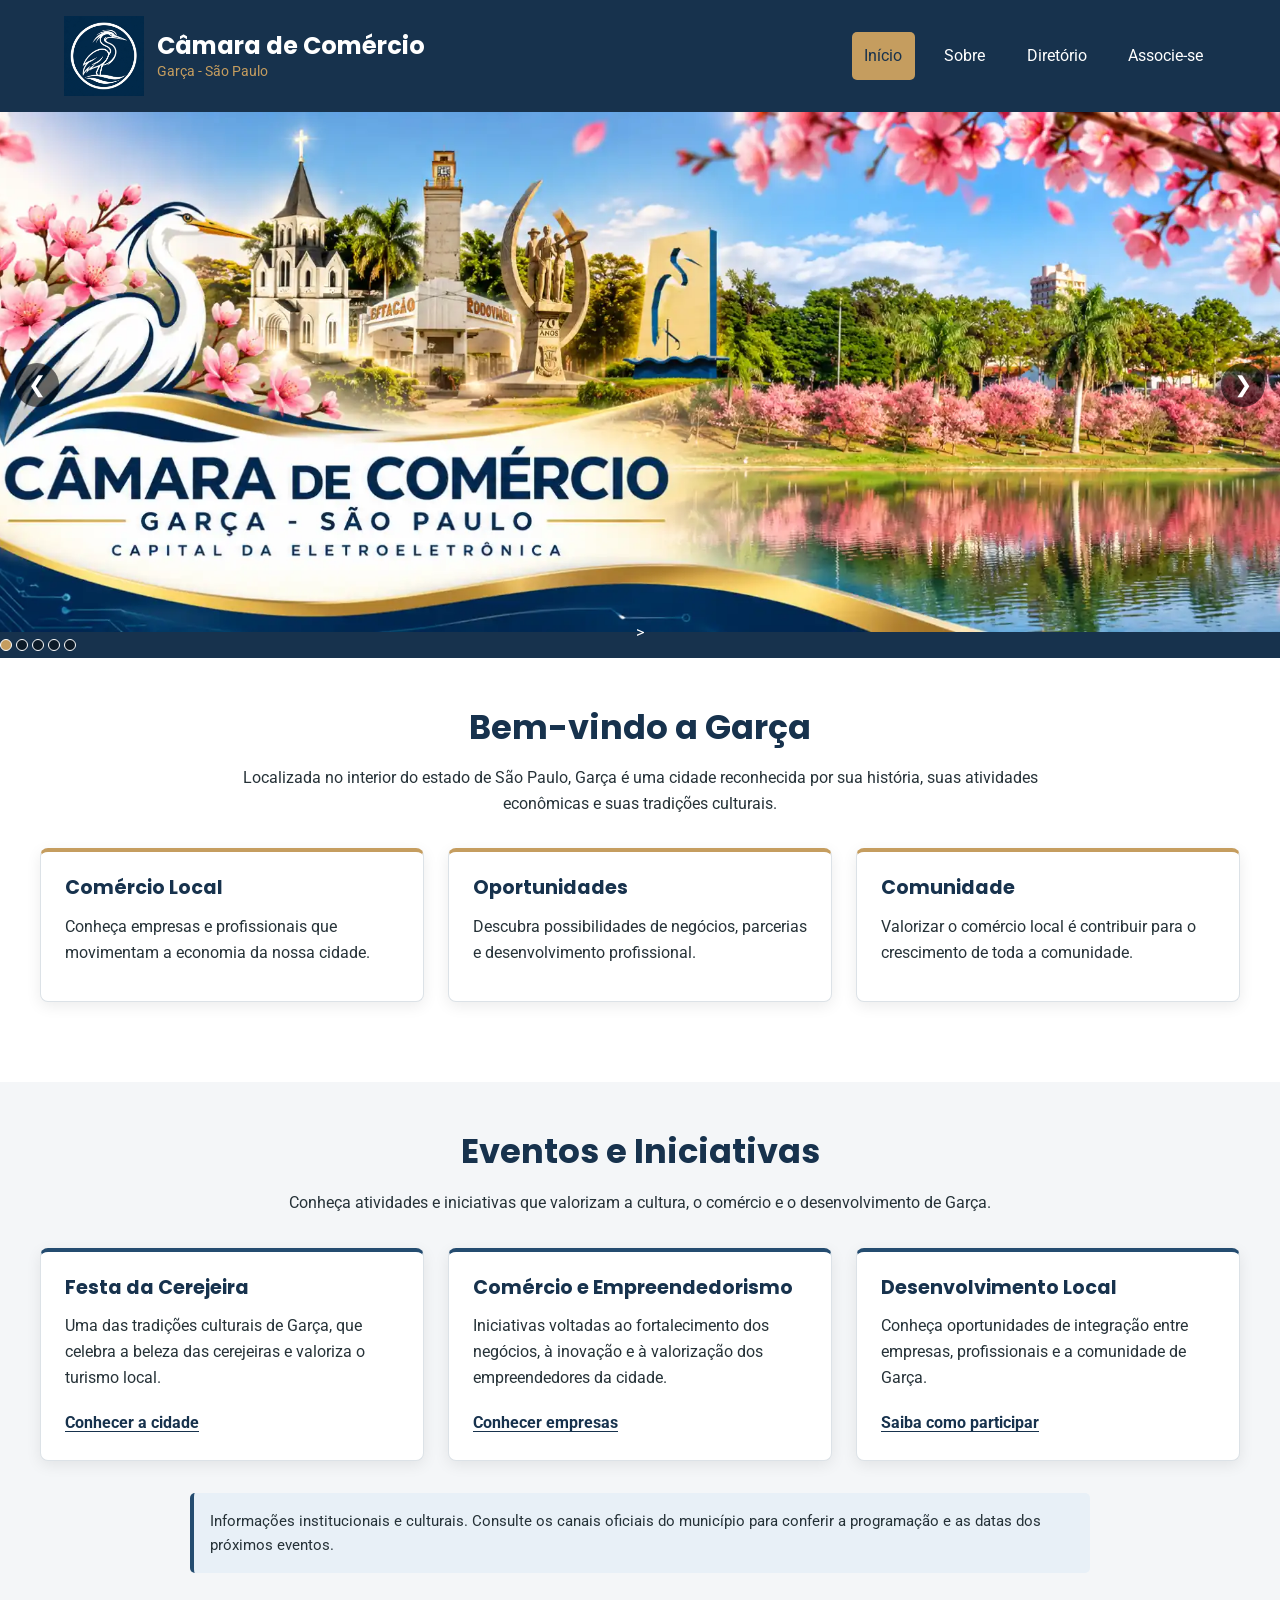
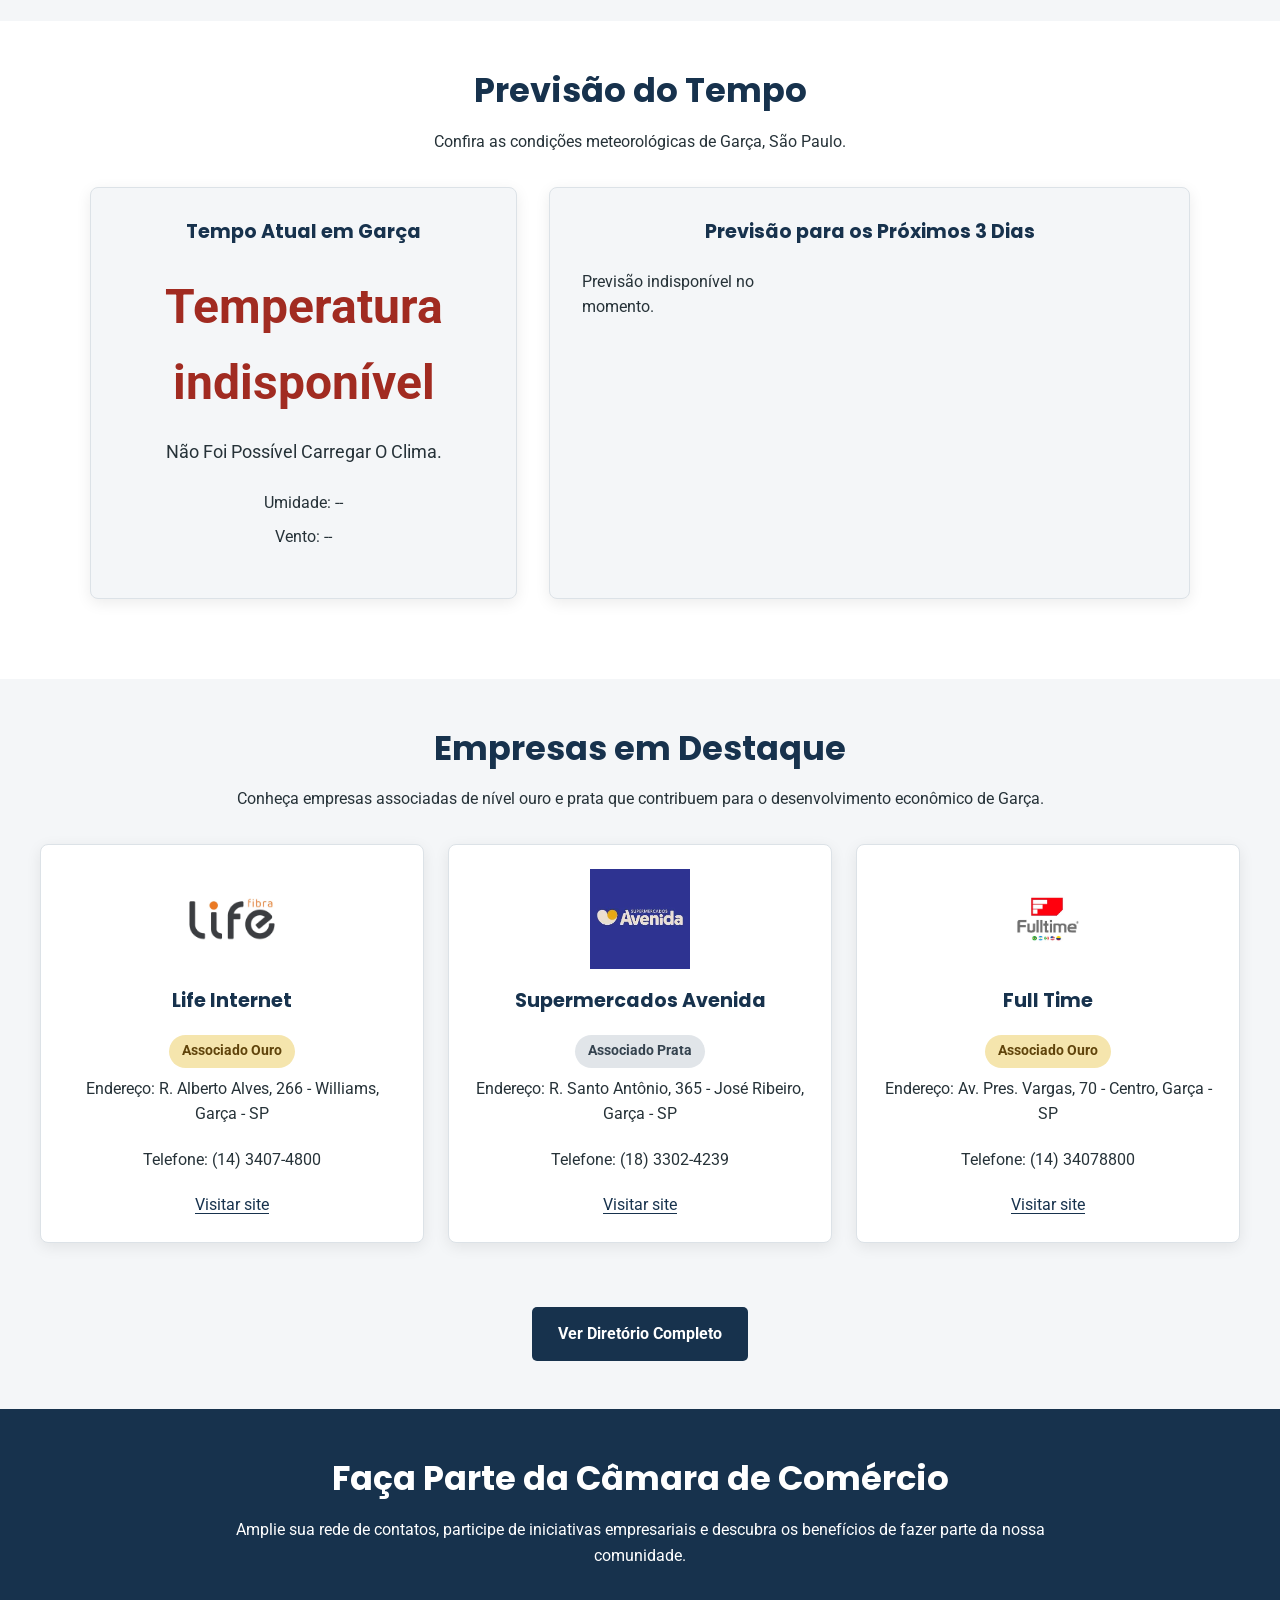
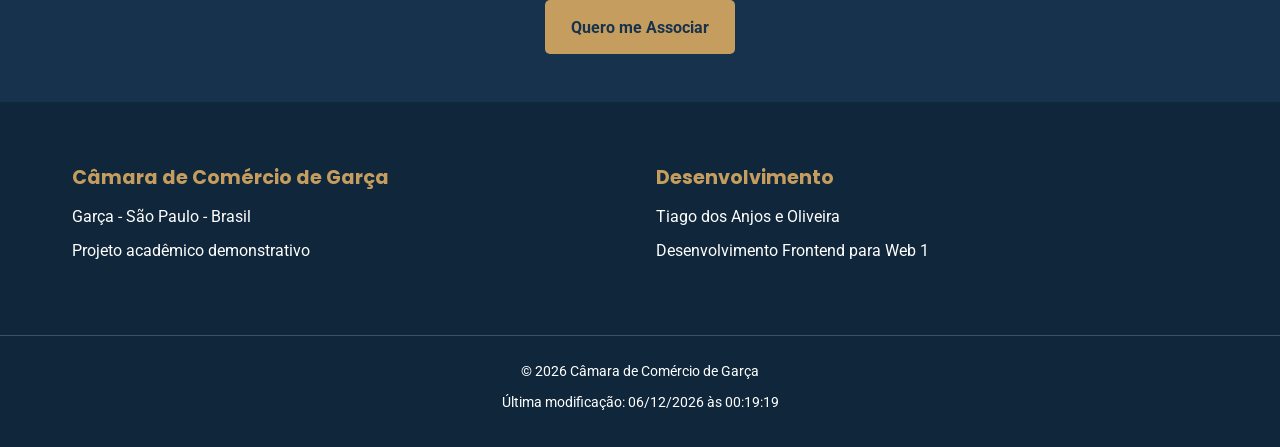
==== commit 16b2cfe7: "correção 5" ====
--- a/camara/index.html
+++ b/camara/index.html
@@ -243,8 +243,11 @@
             </button>
 
             <!-- INDICADORES -->
-            <div class="slide-indicadores"
+            <div 
+                class="slide-indicadores"
+                role="group"
                 aria-label="Selecionar imagem">
+            ></div>    
 
                 <button class="indicador ativo"
                     type="button"
--- a/camara/estilos/base.css
+++ b/camara/estilos/base.css
@@ -392,10 +392,6 @@
     text-align: center;
 }
 
-.empresas-destaque .card {
-    text-align: left;
-}
-
 .empresas-destaque .botao {
     margin-top: 1rem;
 }
--- a/camara/estilos/inicio.css
+++ b/camara/estilos/inicio.css
@@ -1,10 +1,3 @@
-
-/* ==========================================
-   CÂMARA DE COMÉRCIO DE GARÇA
-   Arquivo: inicio.css
-   Autor: Tiago dos Anjos
-   Página inicial - WDD231
-========================================== */
 
 /* ACESSIBILIDADE */
 .titulo-acessivel {
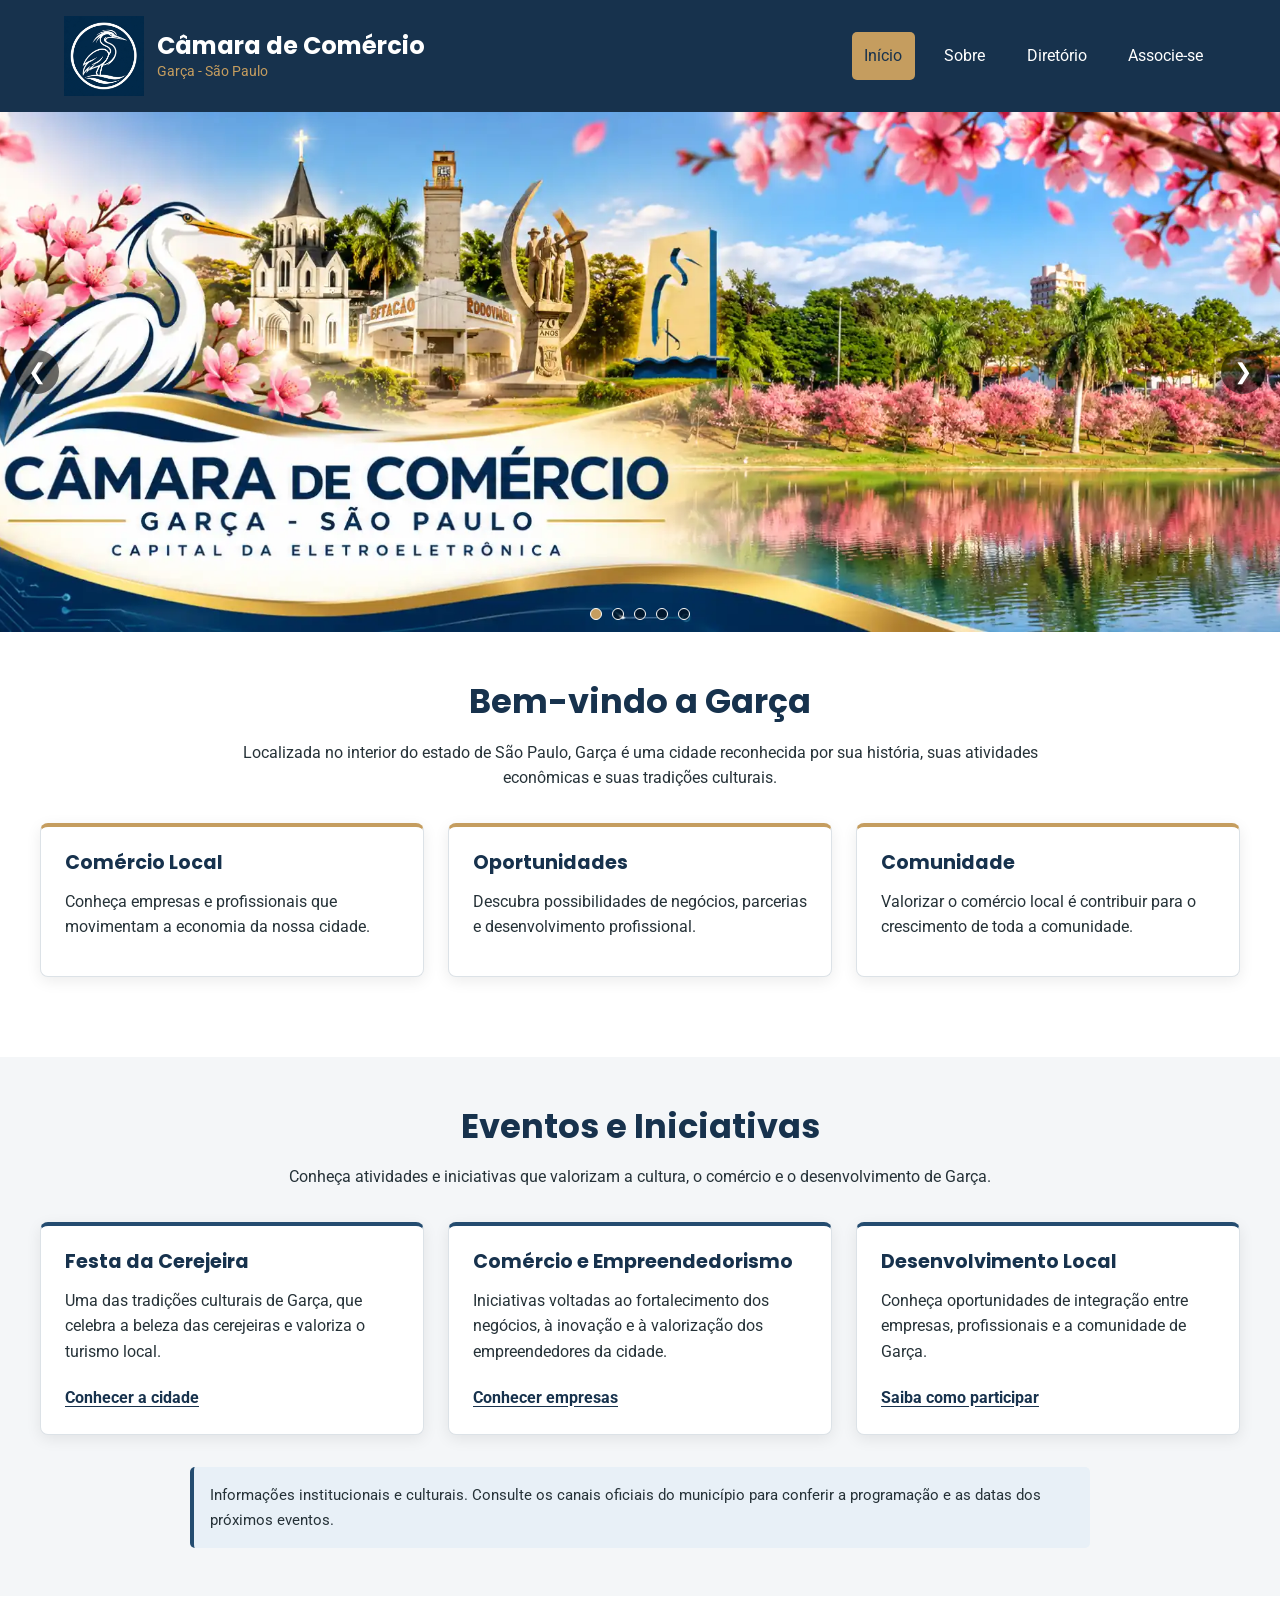
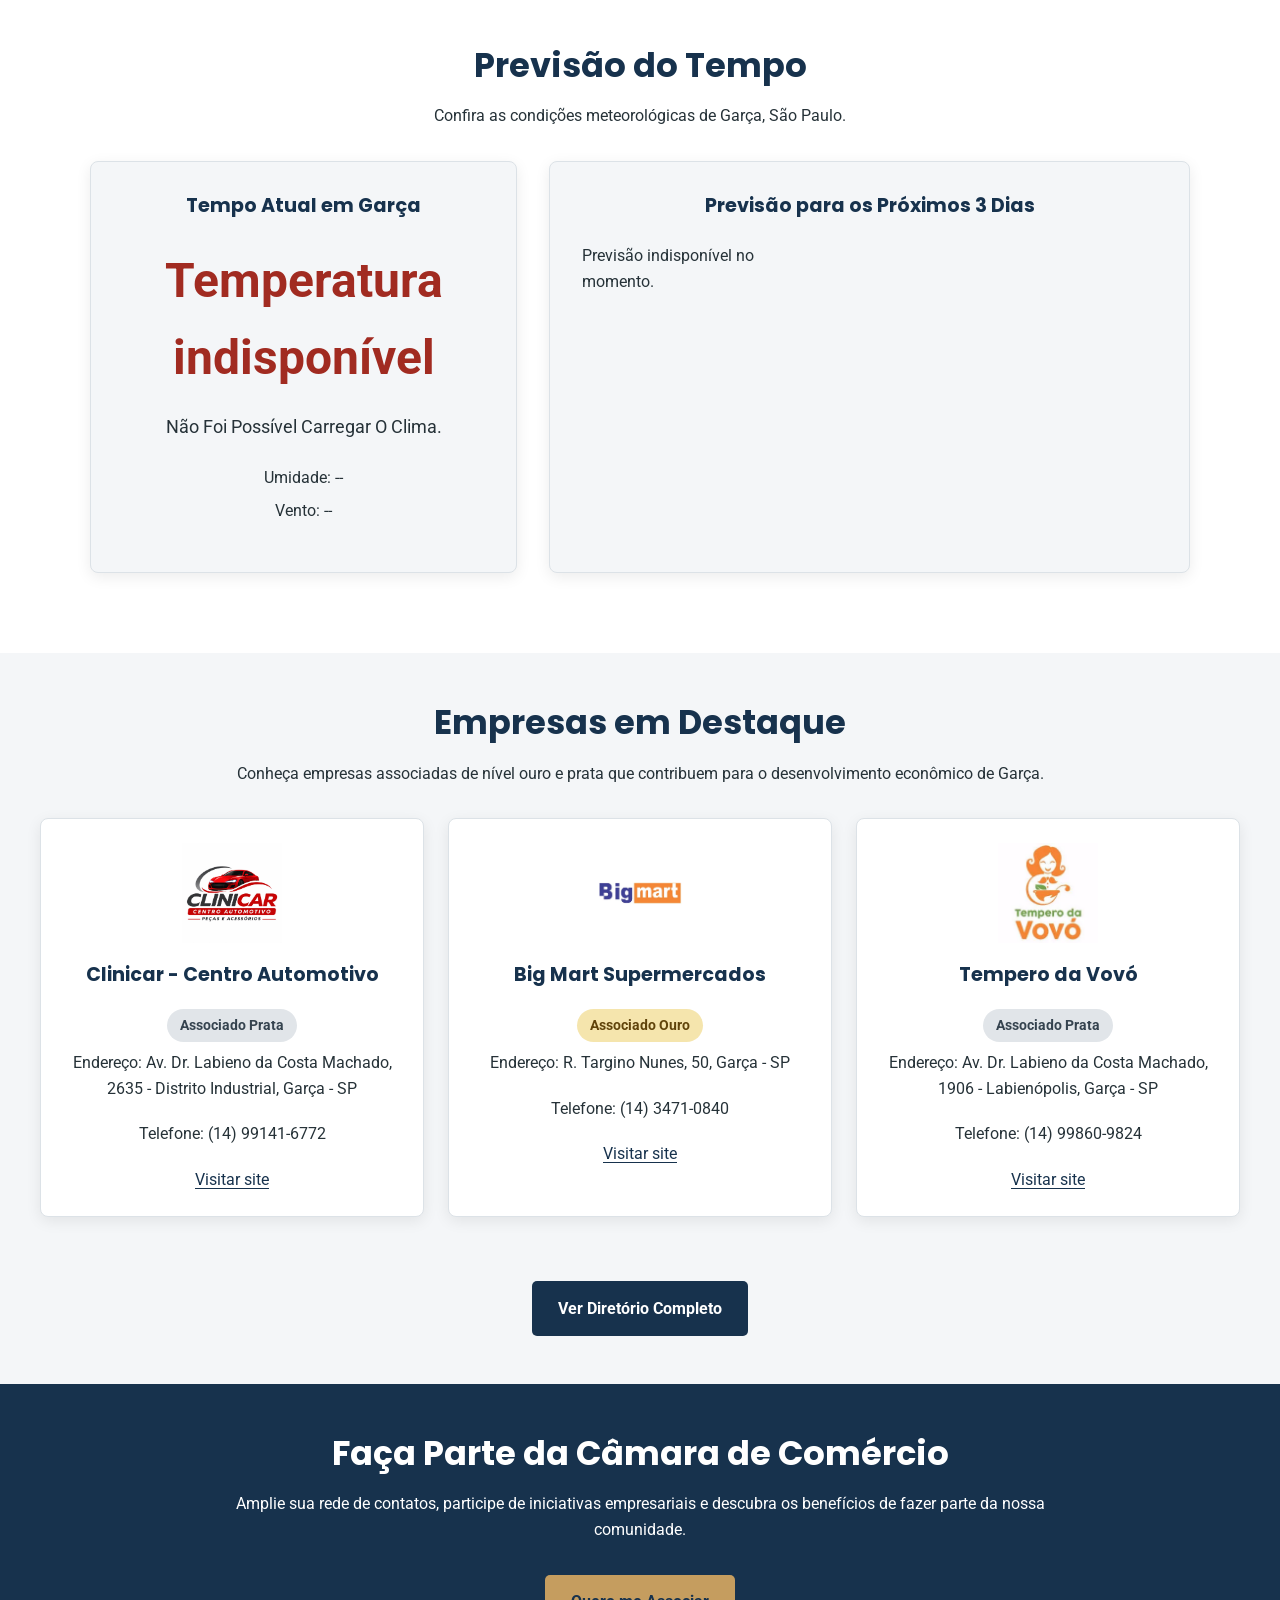
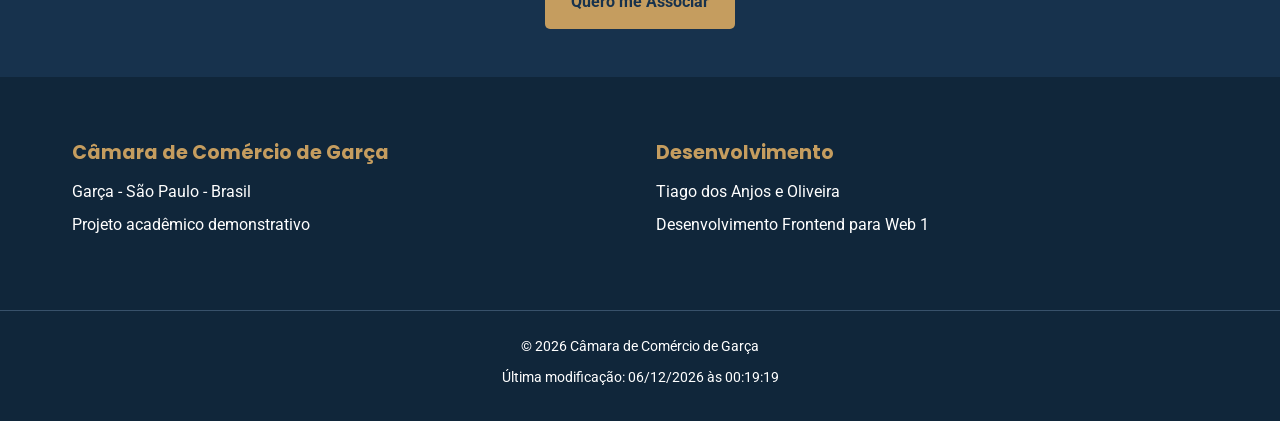
==== commit c904c7b7: "correção 6" ====
--- a/camara/index.html
+++ b/camara/index.html
@@ -243,11 +243,10 @@
             </button>
 
             <!-- INDICADORES -->
-            <div 
+            <div
                 class="slide-indicadores"
                 role="group"
                 aria-label="Selecionar imagem">
-            ></div>    
 
                 <button class="indicador ativo"
                     type="button"
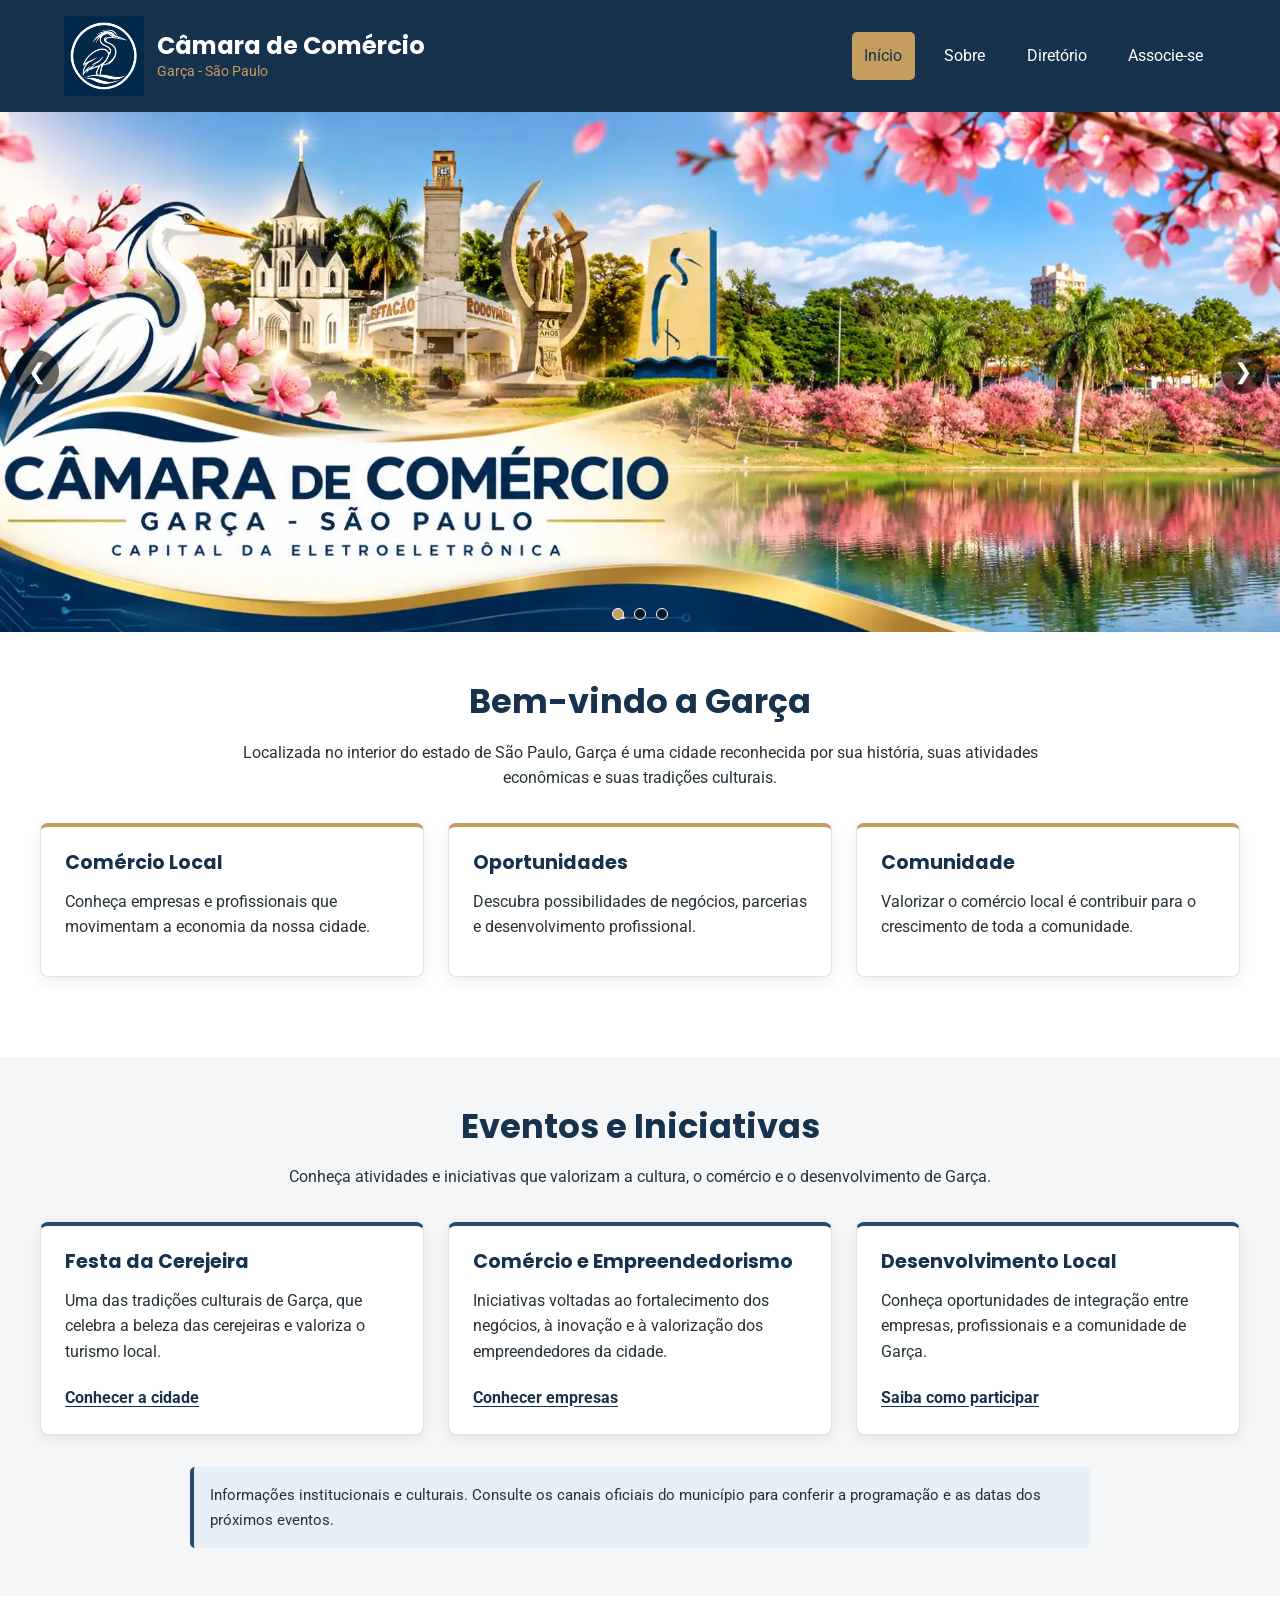
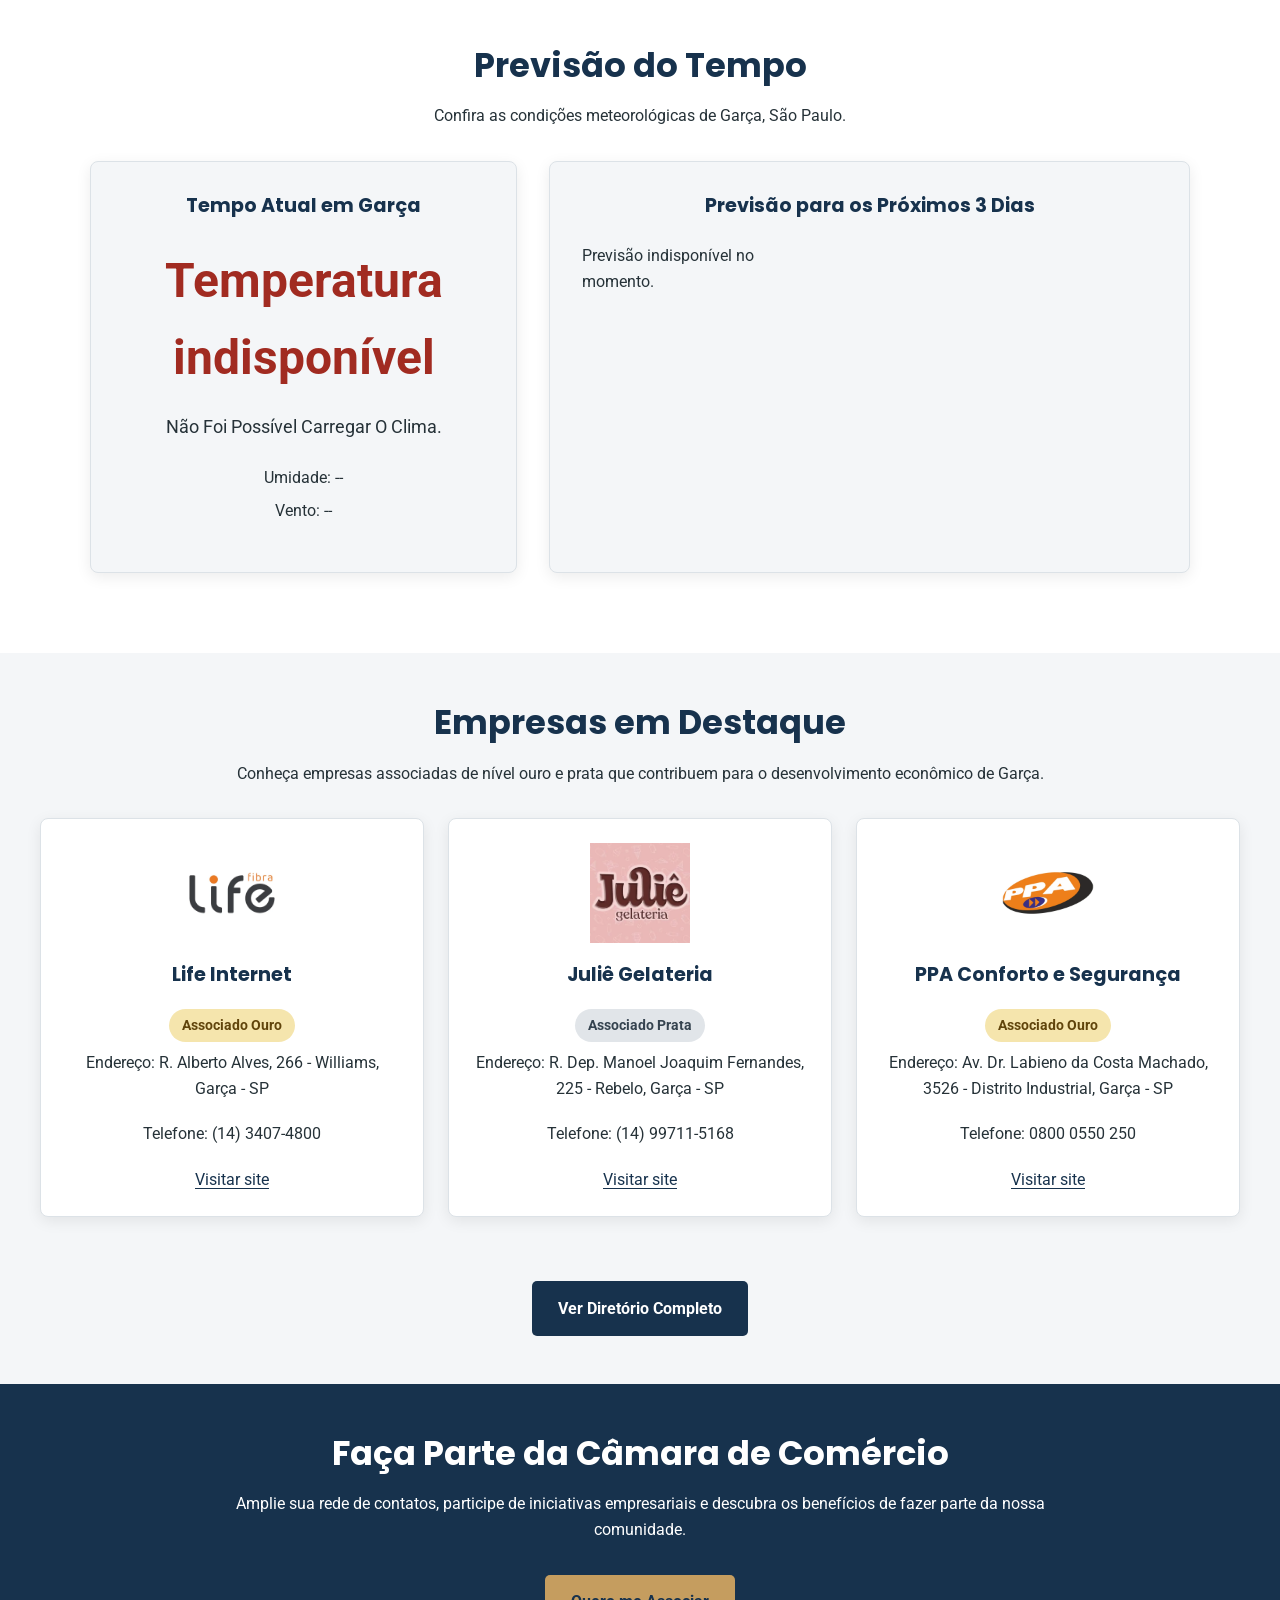
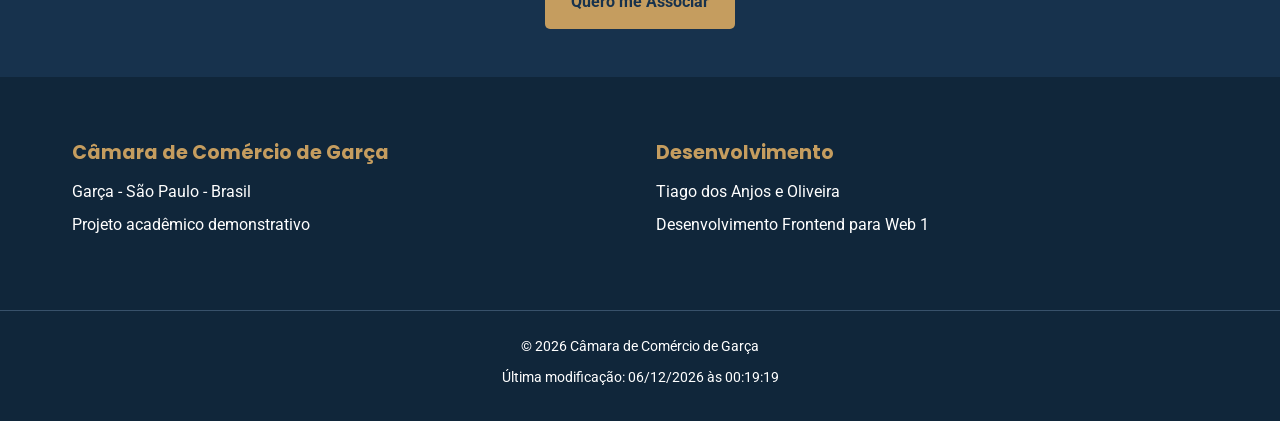
==== commit 7cc5781c: "melhoria" ====
--- a/camara/index.html
+++ b/camara/index.html
@@ -129,7 +129,7 @@
 
             <div class="slides">
 
-                <!-- SLIDE 1 -->
+                <!-- SLIDE 1 - BANNER PRINCIPAL -->
                 <div class="slide ativo">
                     <img
                         src="imagens/banner_principal_oti.webp"
@@ -137,51 +137,7 @@
                         fetchpriority="high">
                 </div>
 
-                <!-- SLIDE 2 -->
-                <div class="slide">
-                    <img
-                        src="imagens/banner_ppa_oti.webp"
-                        alt="Empresa do setor eletroeletrônico de Garça"
-                        loading="lazy">
-
-                    <div class="slide-conteudo">
-                        <h2>Garça: Capital da Eletroeletrônica</h2>
-
-                        <p>
-                            Nossa cidade se destaca pela presença
-                            de empresas que investem em tecnologia,
-                            inovação e desenvolvimento.
-                        </p>
-
-                        <a href="diretorio.html" class="slide-botao">
-                            Conhecer Empresas
-                        </a>
-                    </div>
-                </div>
-
-                <!-- SLIDE 3 -->
-                <div class="slide">
-                    <img
-                        src="imagens/banner_garen_oti.webp"
-                        alt="Indústria e desenvolvimento econômico de Garça"
-                        loading="lazy">
-
-                    <div class="slide-conteudo">
-                        <h2>Indústria, Tecnologia e Inovação</h2>
-
-                        <p>
-                            Empresas que contribuem para a geração
-                            de empregos e o fortalecimento
-                            da economia local.
-                        </p>
-
-                        <a href="diretorio.html" class="slide-botao">
-                            Explorar Diretório
-                        </a>
-                    </div>
-                </div>
-
-                <!-- SLIDE 4 -->
+                <!-- SLIDE 2 - COMÉRCIO LOCAL -->
                 <div class="slide">
                     <img
                         src="imagens/camara_comercio_oti.webp"
@@ -203,7 +159,7 @@
                     </div>
                 </div>
 
-                <!-- SLIDE 5 -->
+                <!-- SLIDE 3 - CULTURA E TRADIÇÃO -->
                 <div class="slide">
                     <img
                         src="imagens/banner_cultura_oti.webp"
@@ -248,26 +204,21 @@
                 role="group"
                 aria-label="Selecionar imagem">
 
-                <button class="indicador ativo"
+                <button
+                    class="indicador ativo"
                     type="button"
                     aria-label="Mostrar imagem 1"
                     aria-current="true"></button>
 
-                <button class="indicador"
+                <button
+                    class="indicador"
                     type="button"
                     aria-label="Mostrar imagem 2"></button>
 
-                <button class="indicador"
+                <button
+                    class="indicador"
                     type="button"
                     aria-label="Mostrar imagem 3"></button>
-
-                <button class="indicador"
-                    type="button"
-                    aria-label="Mostrar imagem 4"></button>
-
-                <button class="indicador"
-                    type="button"
-                    aria-label="Mostrar imagem 5"></button>
 
             </div>
 
@@ -455,7 +406,8 @@
             </p>
 
             <!-- PREENCHIDO PELO JAVASCRIPT -->
-            <div id="empresas-container"
+            <div
+                id="empresas-container"
                 class="cards"
                 aria-live="polite">
 
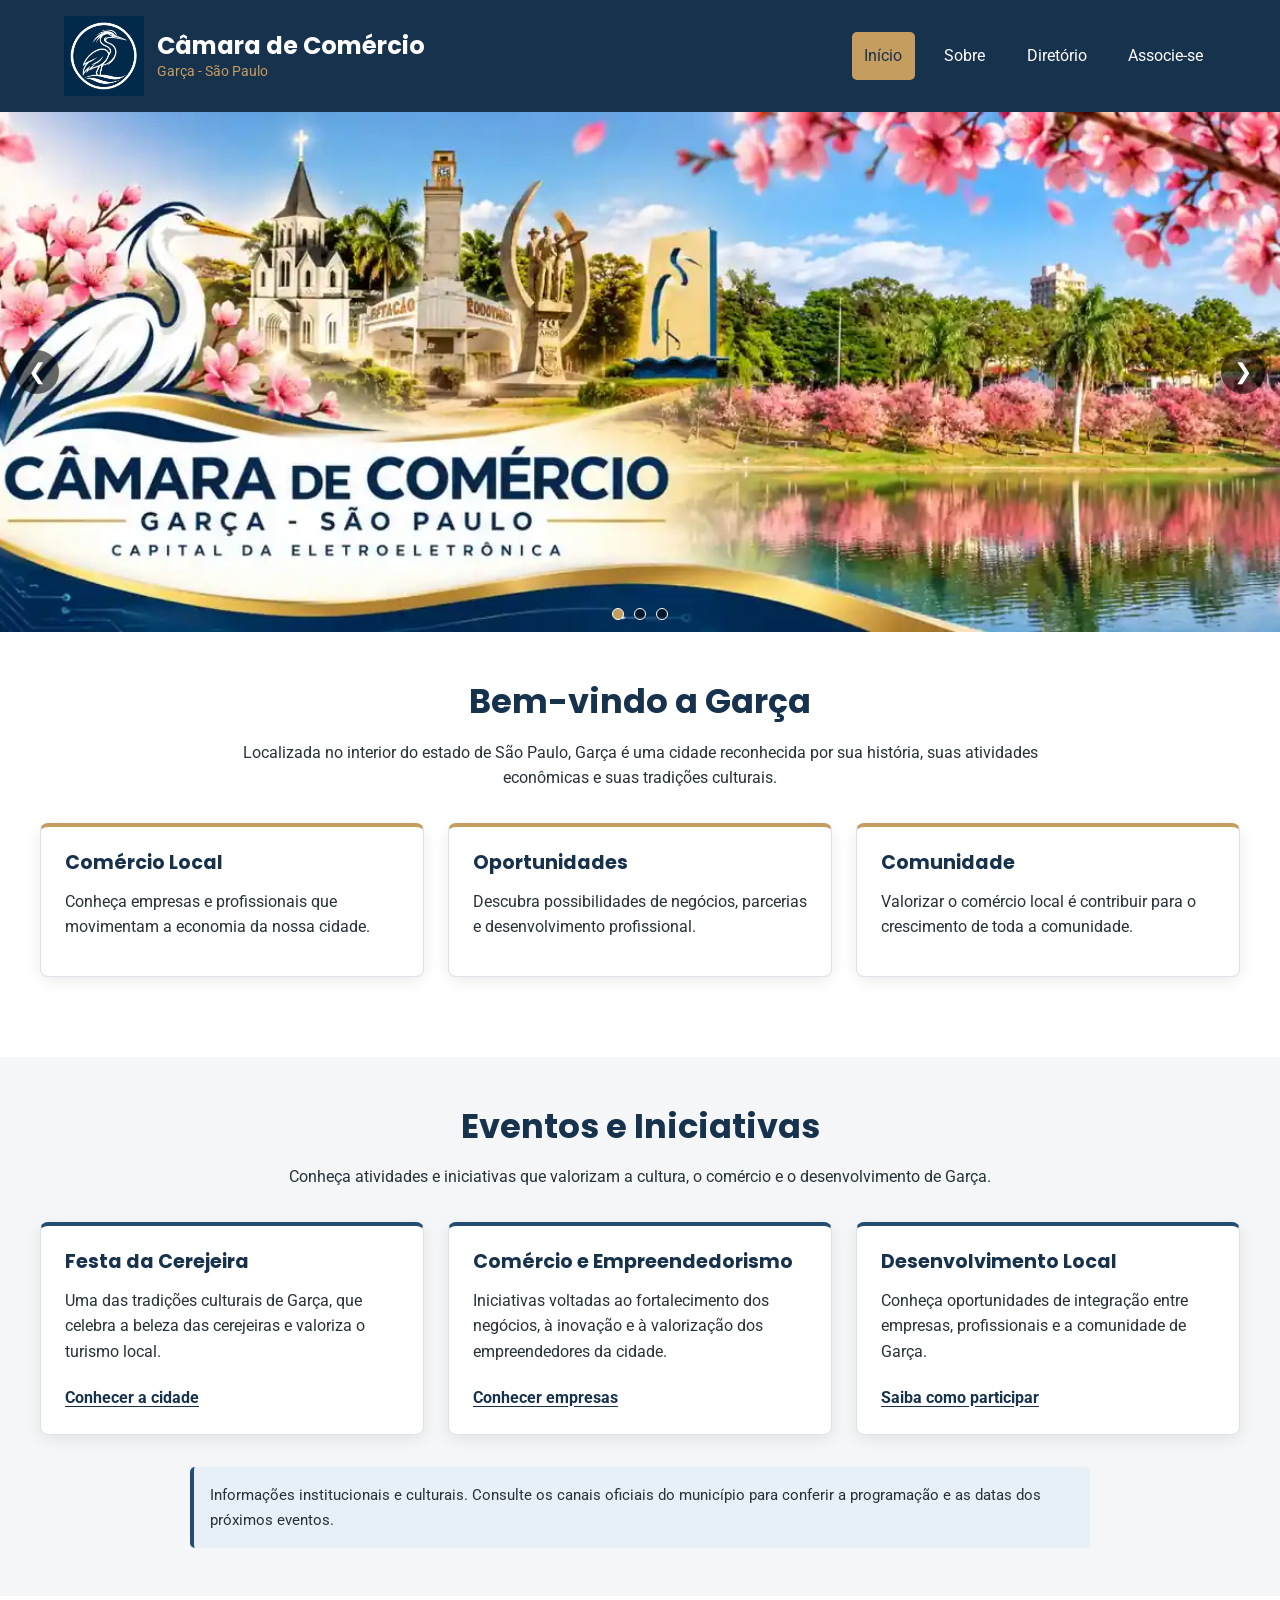
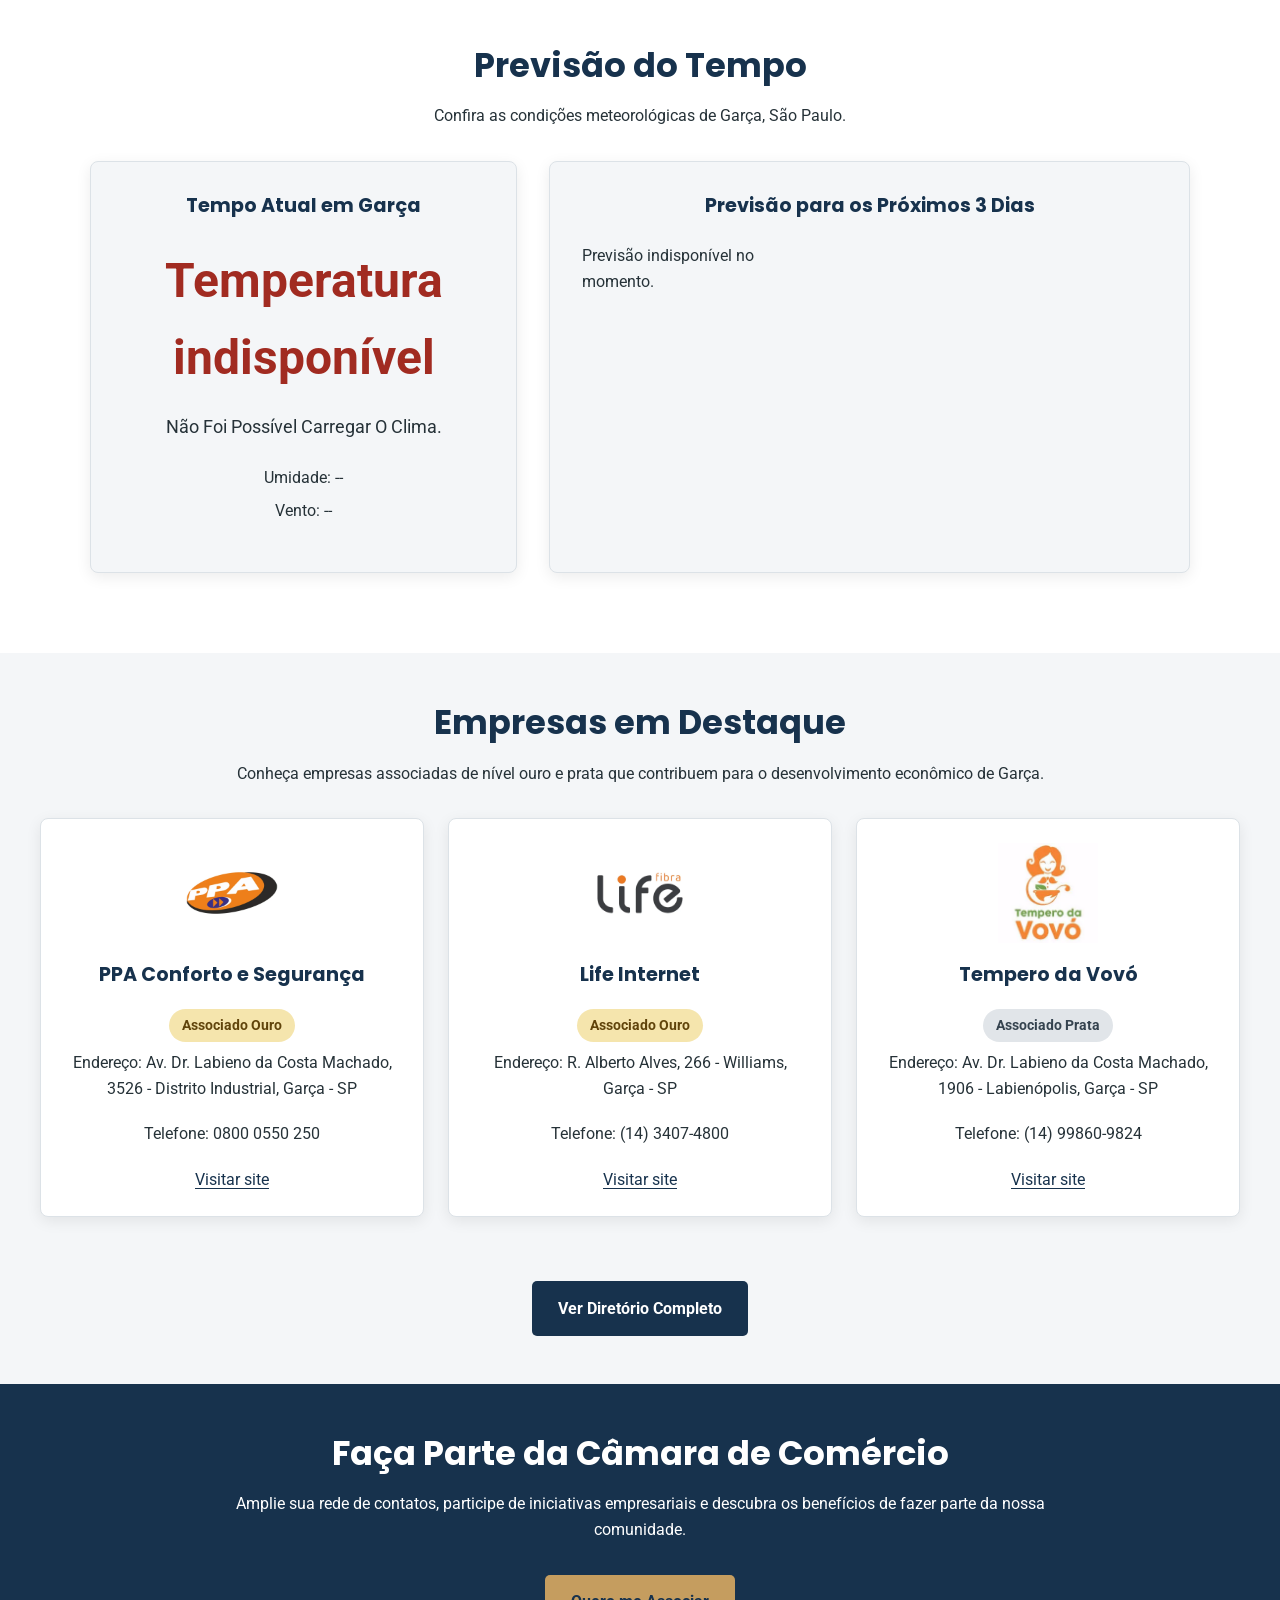
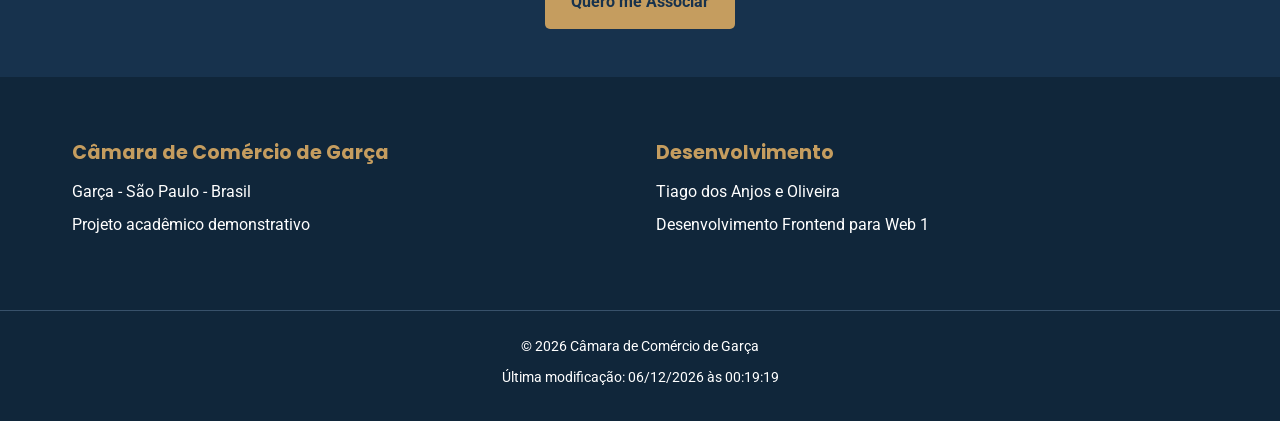
==== commit 46cd18f4: "melhorias" ====
--- a/camara/index.html
+++ b/camara/index.html
@@ -132,7 +132,7 @@
                 <!-- SLIDE 1 - BANNER PRINCIPAL -->
                 <div class="slide ativo">
                     <img
-                        src="imagens/banner_principal_oti.webp"
+                        src="imagens/banner_principal_oti_otimizado.webp"
                         alt="Arte da Câmara de Comércio de Garça com a ave garça, cerejeiras e monumentos históricos da cidade"
                         fetchpriority="high">
                 </div>
@@ -140,7 +140,7 @@
                 <!-- SLIDE 2 - COMÉRCIO LOCAL -->
                 <div class="slide">
                     <img
-                        src="imagens/camara_comercio_oti.webp"
+                        src="imagens/camara_comercio_oti_otimizado.webp"
                         alt="Comércio e serviços da cidade de Garça"
                         loading="lazy">
 
@@ -162,7 +162,7 @@
                 <!-- SLIDE 3 - CULTURA E TRADIÇÃO -->
                 <div class="slide">
                     <img
-                        src="imagens/banner_cultura_oti.webp"
+                        src="imagens/banner_cultura_oti_otimizado.webp"
                         alt="Cerejeiras floridas próximas ao lago em Garça"
                         loading="lazy">
 
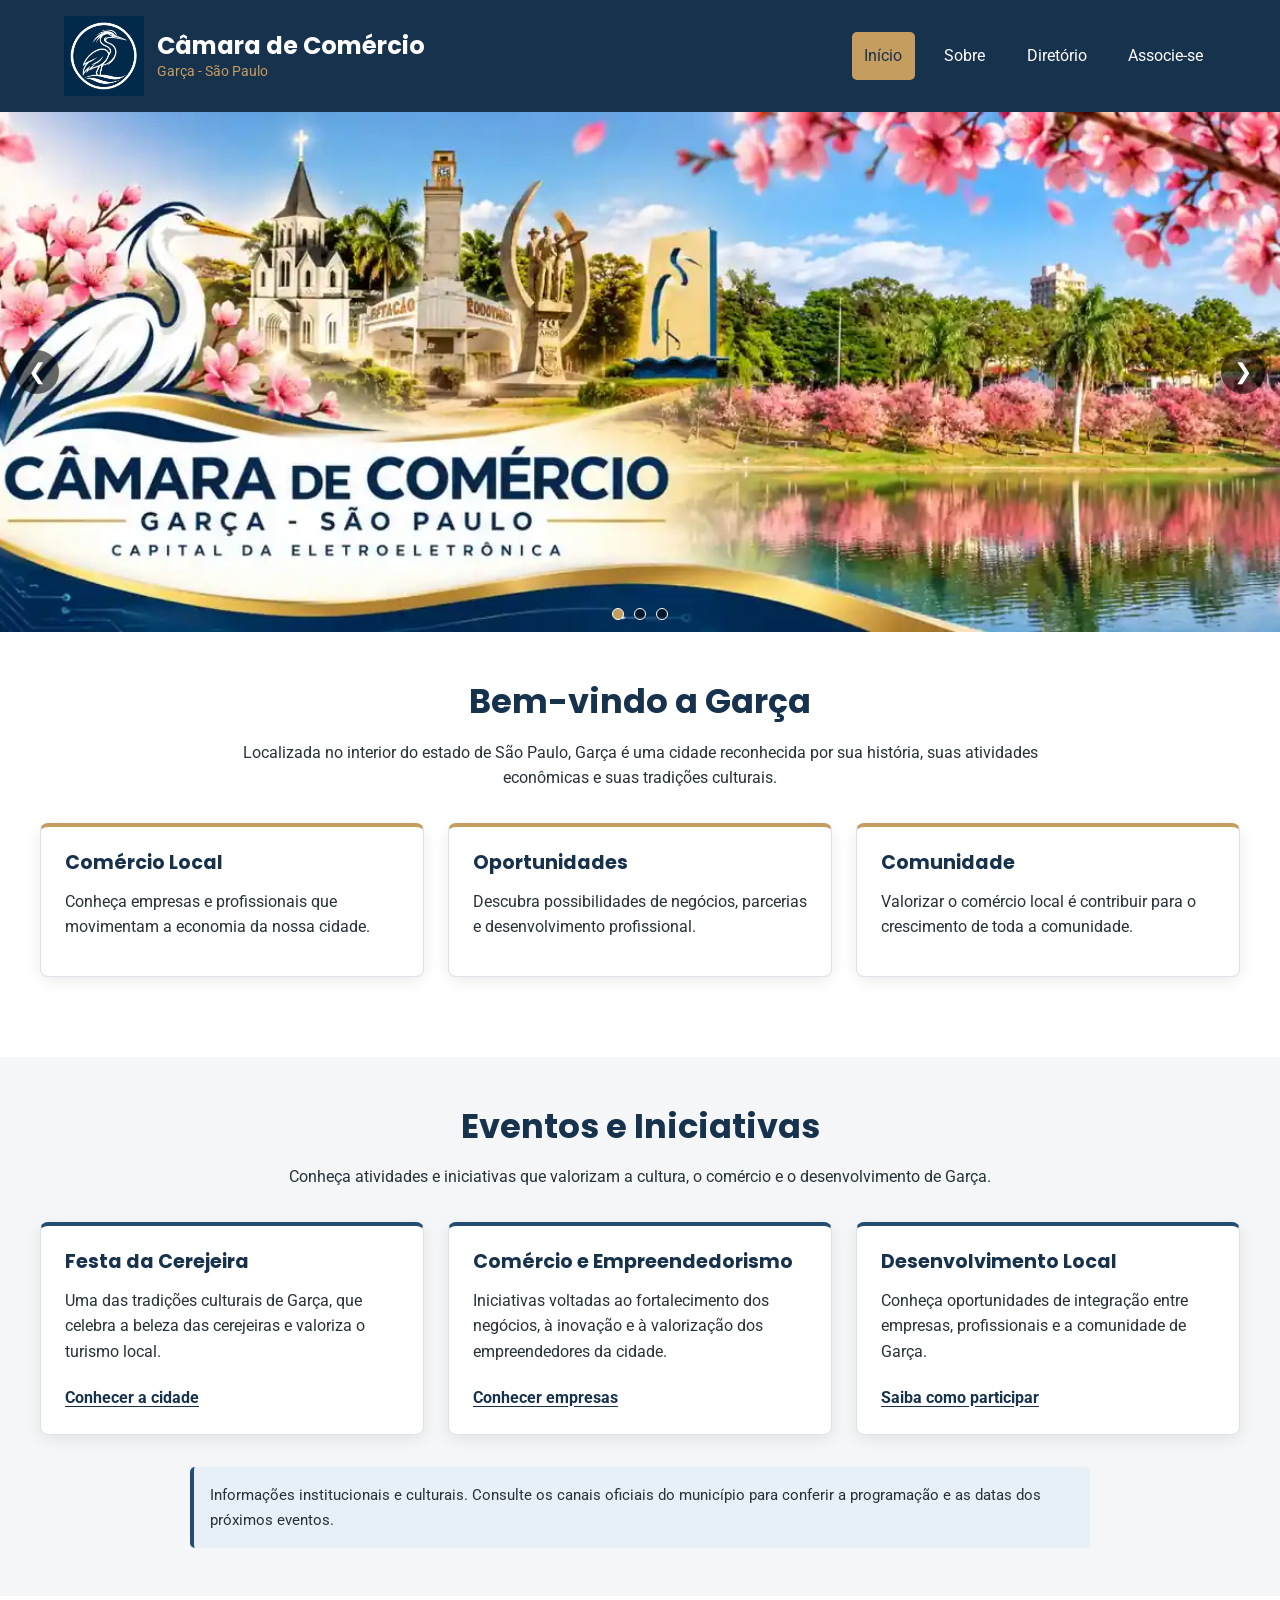
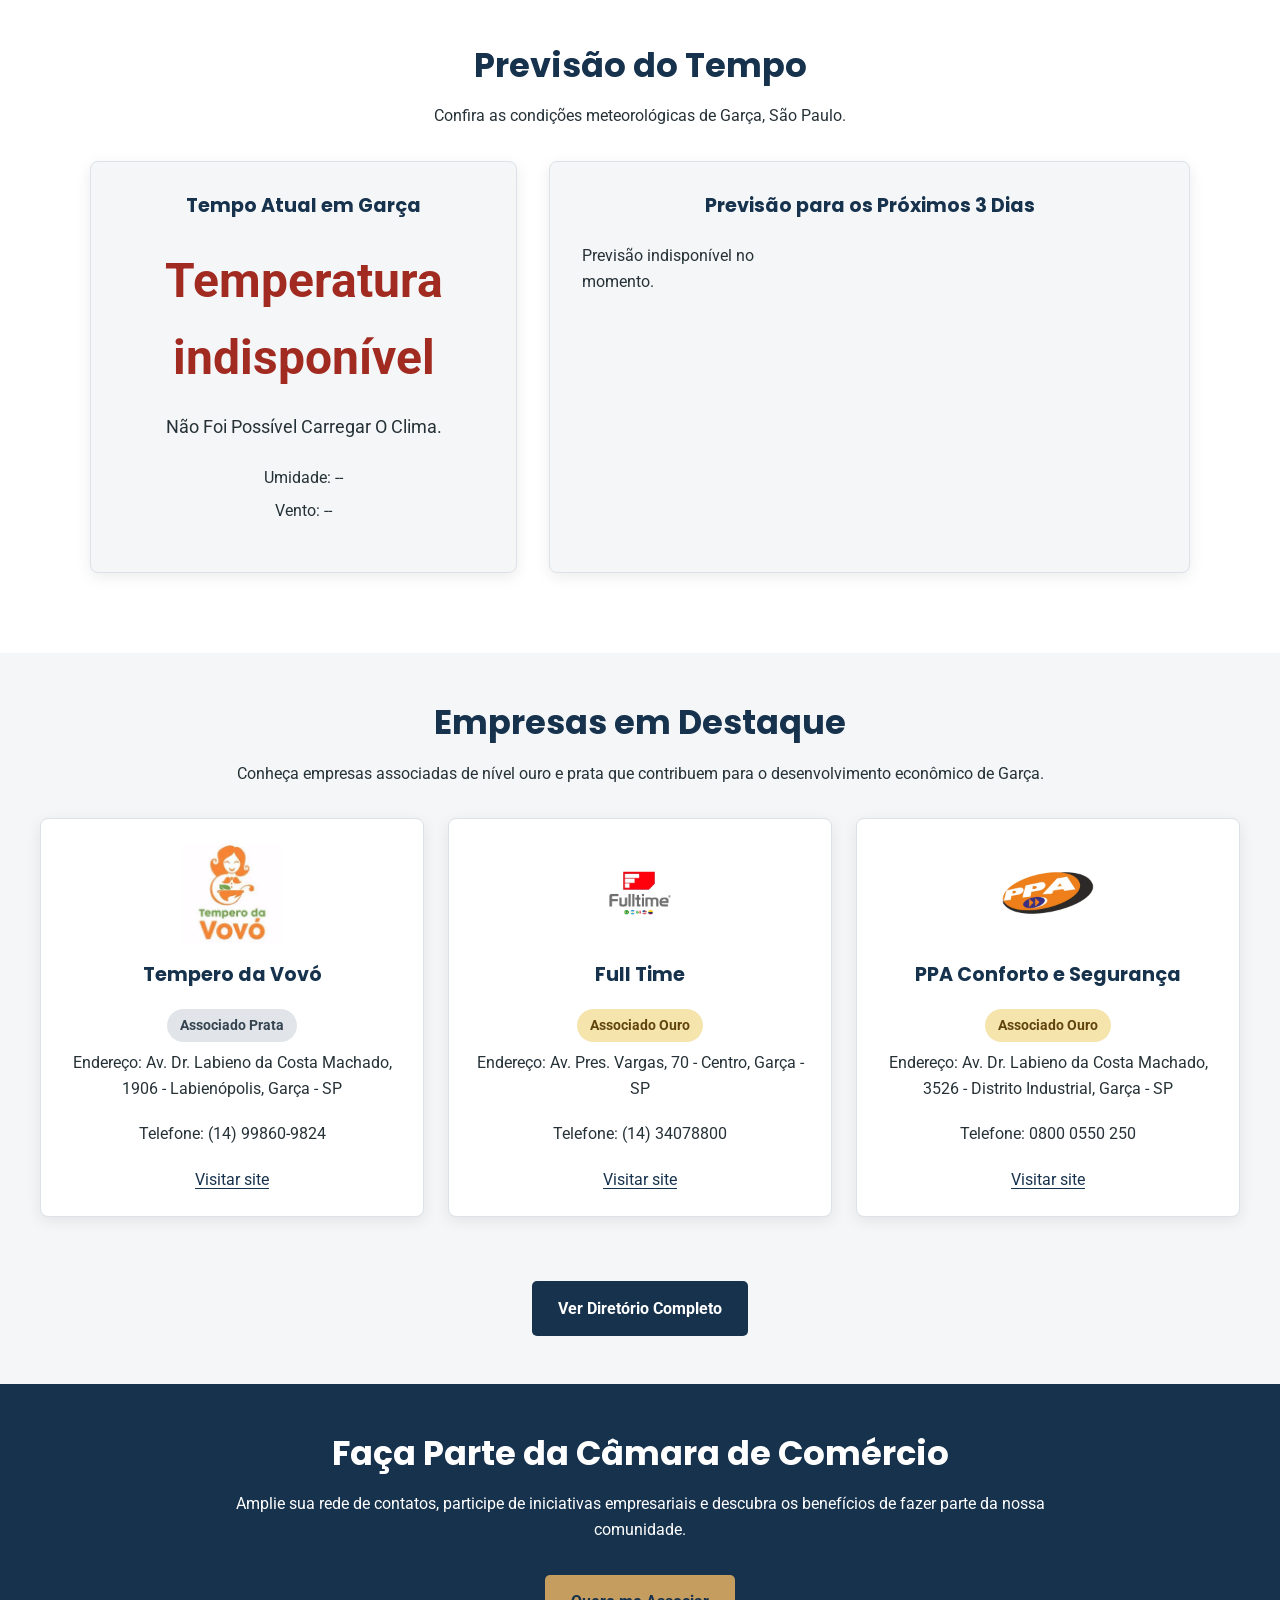
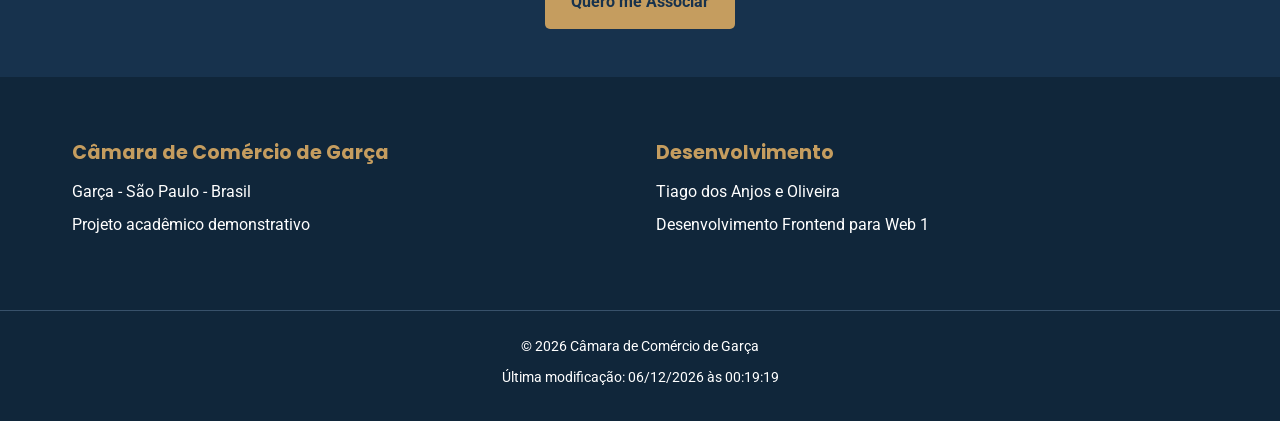
==== commit 7a17379d: "correção" ====
--- a/camara/index.html
+++ b/camara/index.html
@@ -132,7 +132,7 @@
                 <!-- SLIDE 1 - BANNER PRINCIPAL -->
                 <div class="slide ativo">
                     <img
-                        src="imagens/banner_principal_oti_otimizado.webp"
+                        src="imagens/banner-princial.webp"
                         alt="Arte da Câmara de Comércio de Garça com a ave garça, cerejeiras e monumentos históricos da cidade"
                         fetchpriority="high">
                 </div>
@@ -140,7 +140,7 @@
                 <!-- SLIDE 2 - COMÉRCIO LOCAL -->
                 <div class="slide">
                     <img
-                        src="imagens/camara_comercio_oti_otimizado.webp"
+                        src="imagens/banner-comercio.webp"
                         alt="Comércio e serviços da cidade de Garça"
                         loading="lazy">
 
@@ -162,7 +162,7 @@
                 <!-- SLIDE 3 - CULTURA E TRADIÇÃO -->
                 <div class="slide">
                     <img
-                        src="imagens/banner_cultura_oti_otimizado.webp"
+                        src="imagens/banner-cultura.webp"
                         alt="Cerejeiras floridas próximas ao lago em Garça"
                         loading="lazy">
 
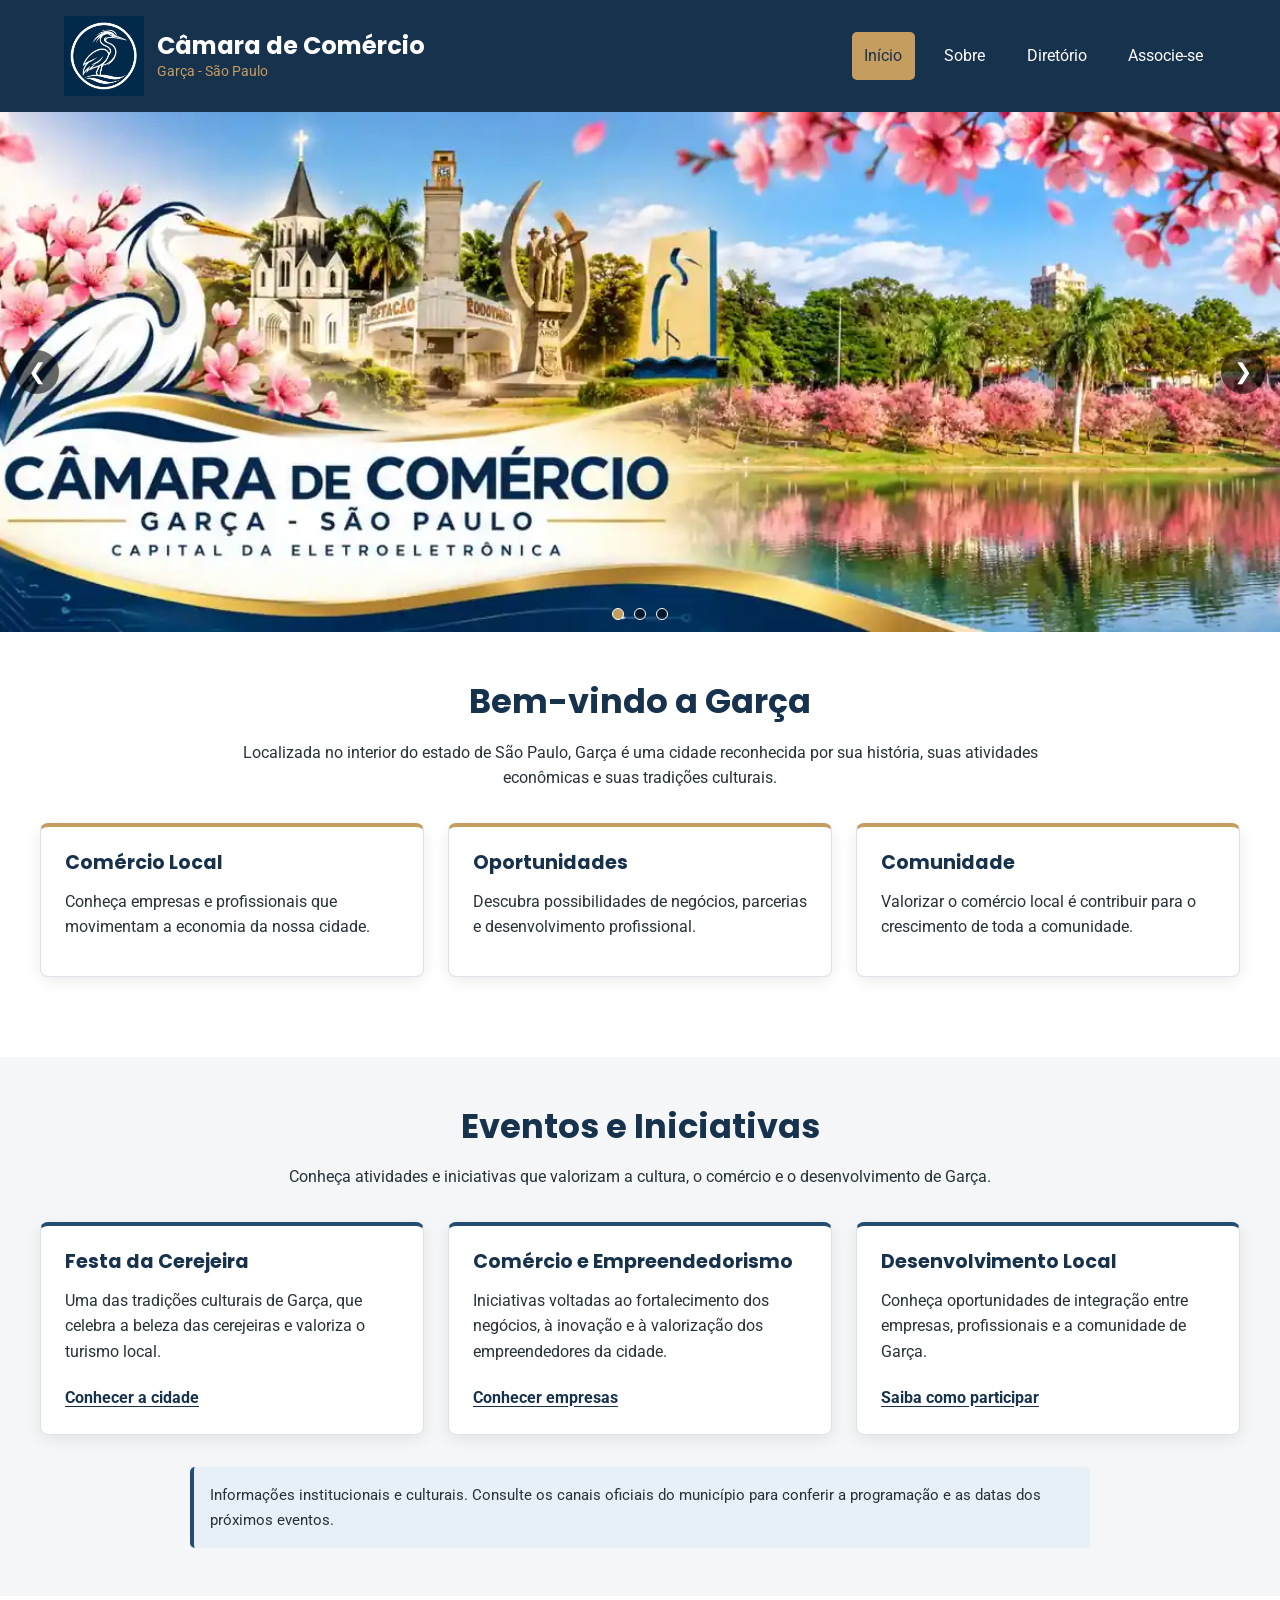
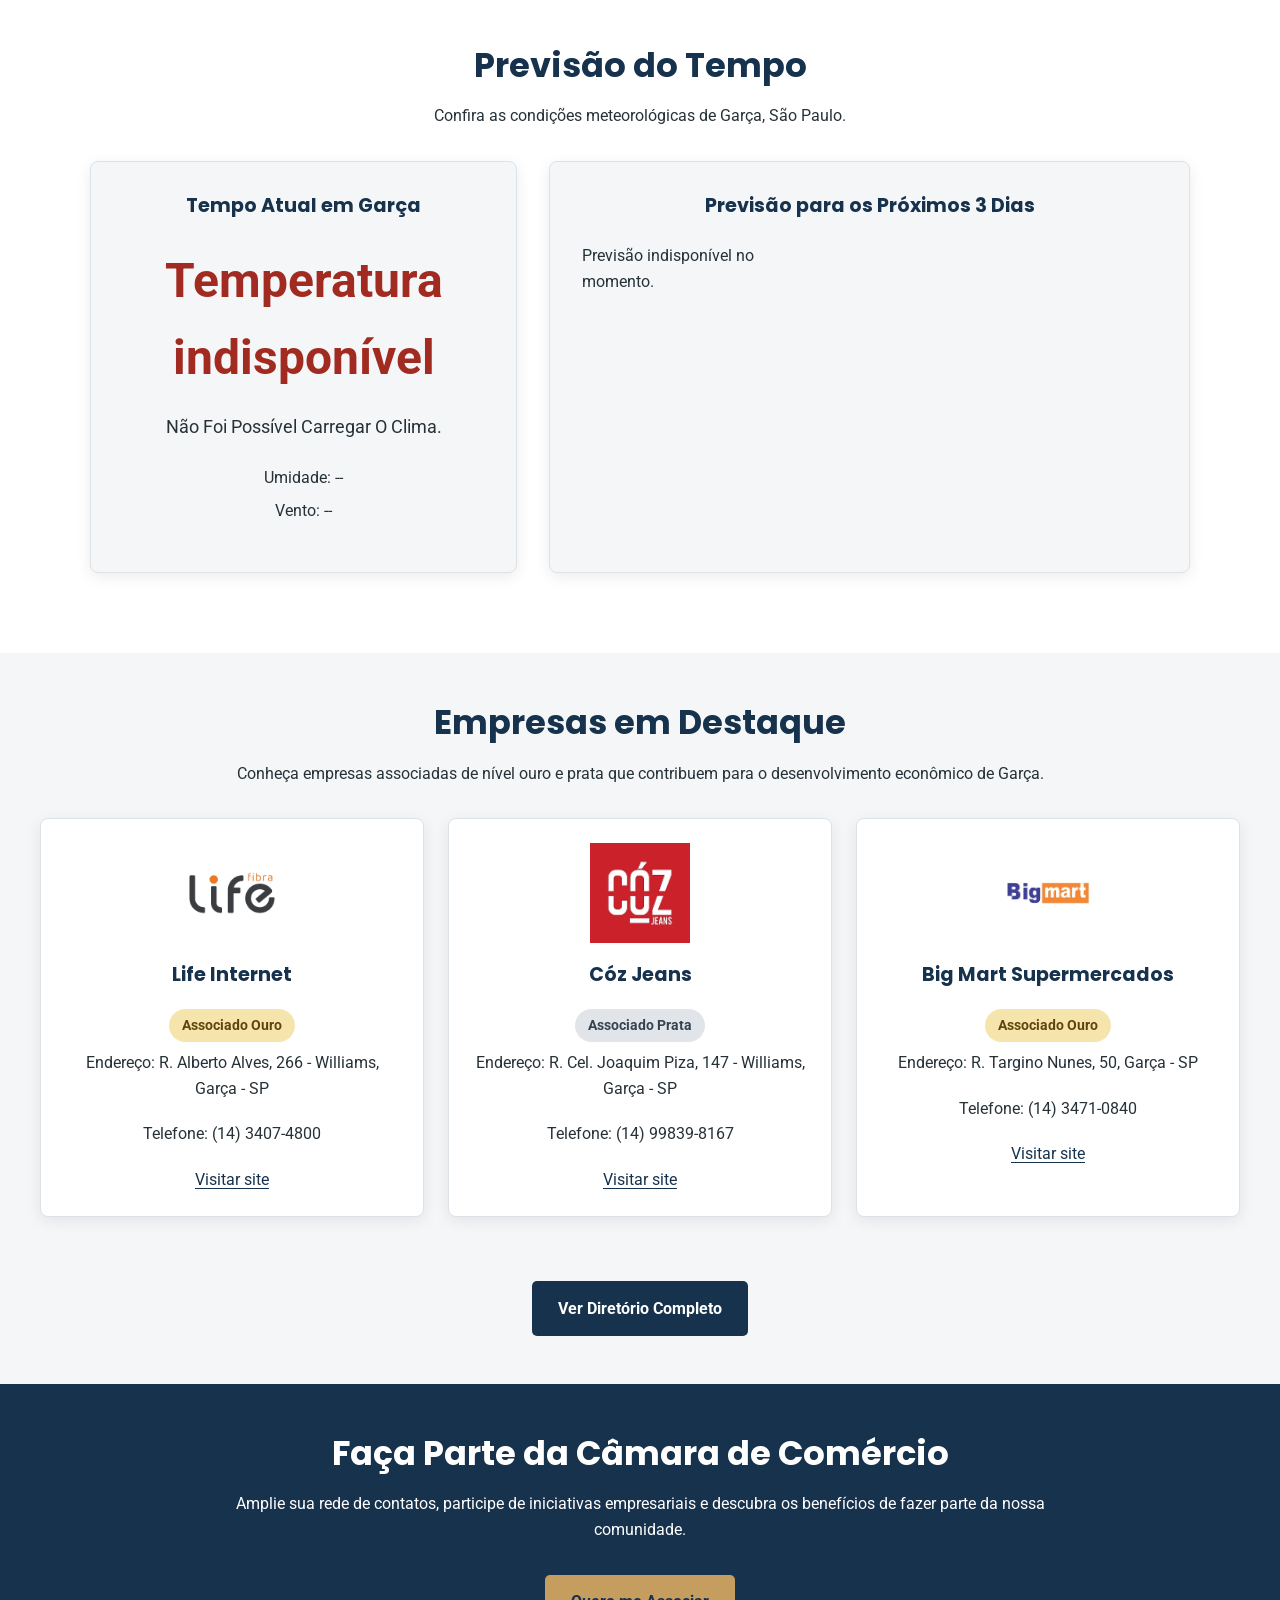
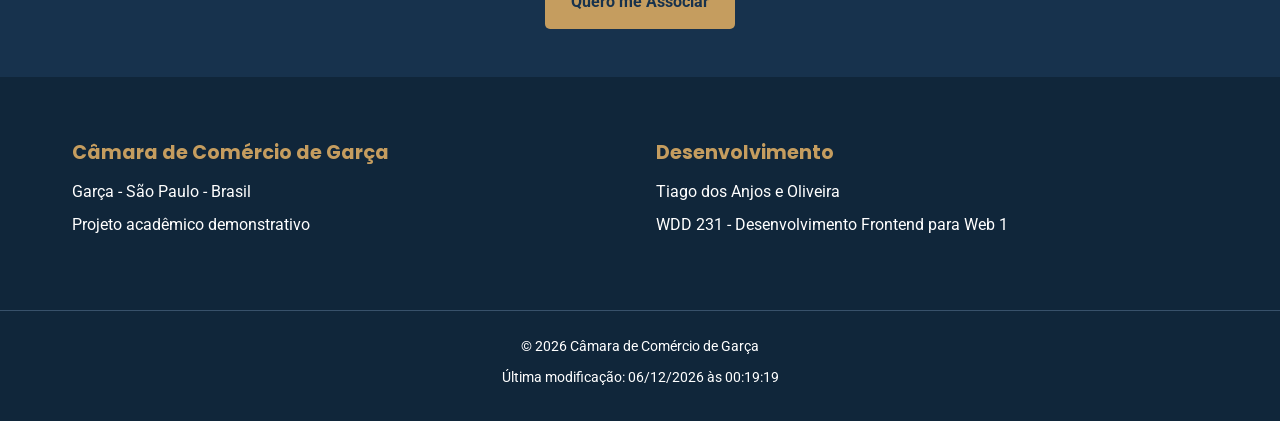
==== commit 587268f4: "melhorias atividade semana 2" ====
--- a/camara/index.html
+++ b/camara/index.html
@@ -5,12 +5,9 @@
 <head>
     <meta charset="UTF-8">
     <meta name="viewport" content="width=device-width, initial-scale=1.0">
-
     <meta name="description"
         content="Conheça a Câmara de Comércio de Garça, suas empresas associadas, eventos, previsão do tempo e oportunidades de negócios.">
-
     <meta name="author" content="Tiago dos Anjos">
-
     <title>Câmara de Comércio de Garça | Início</title>
 
     <!-- FAVICON -->
@@ -457,7 +454,7 @@
             <div>
                 <h3>Desenvolvimento</h3>
                 <p>Tiago dos Anjos e Oliveira</p>
-                <p>Desenvolvimento Frontend para Web 1</p>
+                <p>WDD 231 - Desenvolvimento Frontend para Web 1</p>
             </div>
 
         </div>
--- a/camara/estilos/maior.css
+++ b/camara/estilos/maior.css
@@ -1,9 +1,3 @@
-/* ==========================================
-   CÂMARA DE COMÉRCIO DE GARÇA
-   Arquivo: maior.css
-   Autor: Tiago dos Anjos
-   Descrição: Responsividade do site
-========================================== */
 
 /* TABLETS - 600px */
 @media screen and (min-width: 600px) {
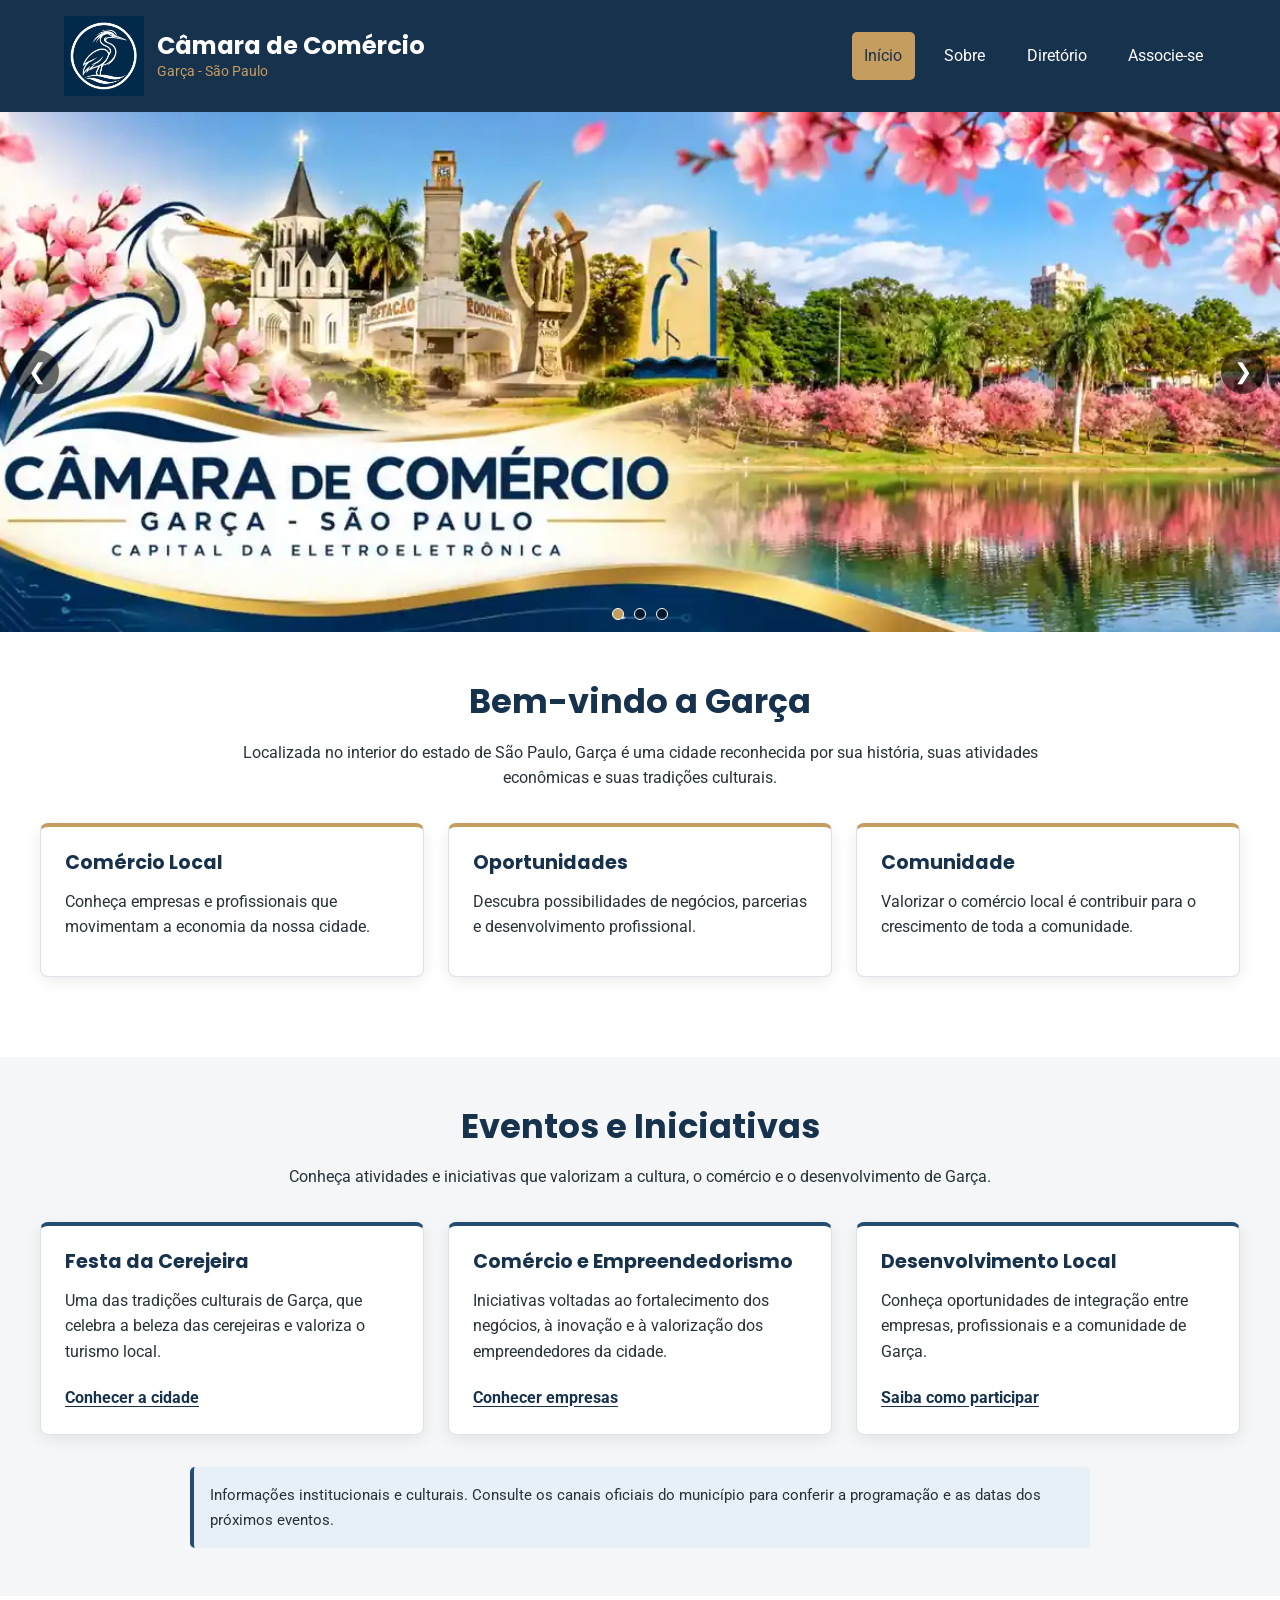
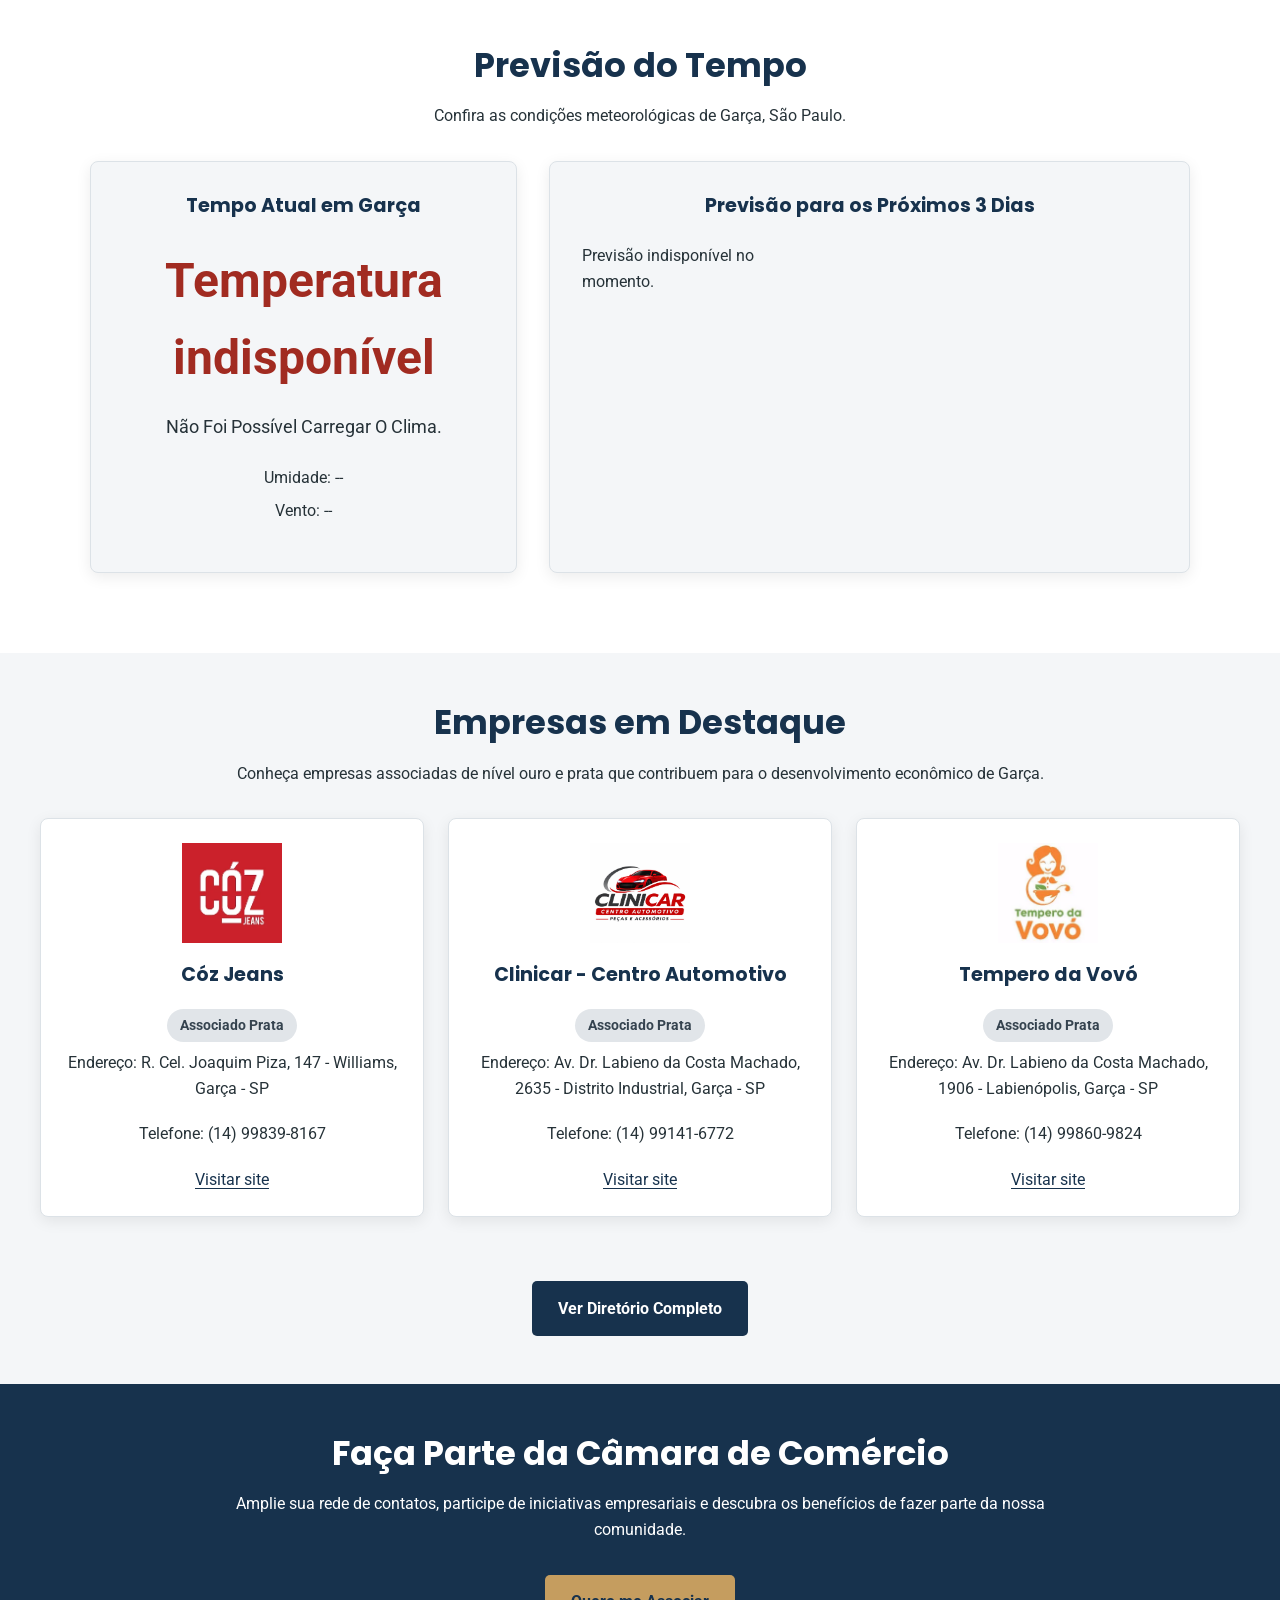
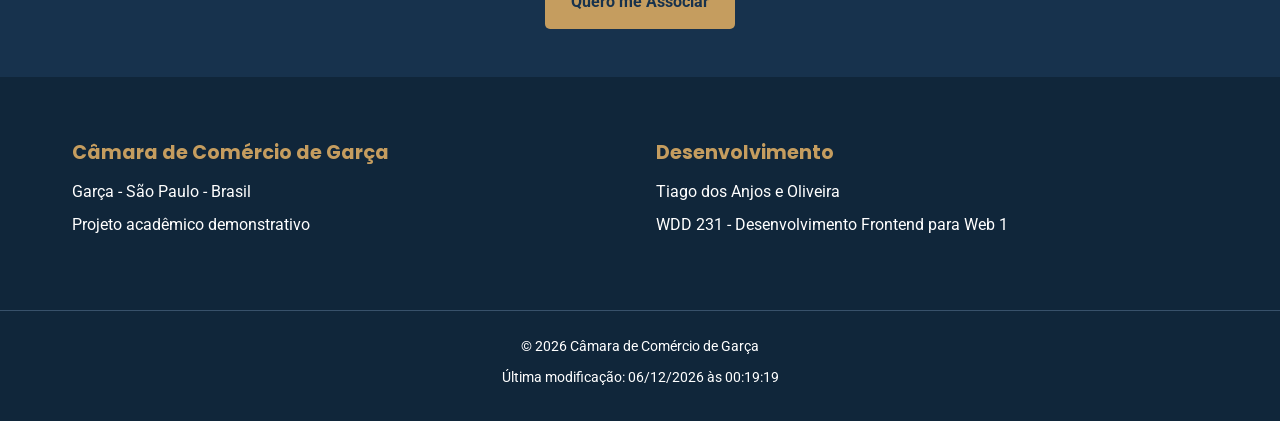
==== commit 8959c98c: "melhorias" ====
--- a/camara/index.html
+++ b/camara/index.html
@@ -107,7 +107,7 @@
                     <a href="diretorio.html">Diretório</a>
                 </li>
                 <li>
-                    <a href="associe-se.html">Associe-se</a>
+                    <a href="associacao.html">Associe-se</a>
                 </li>
             </ul>
         </nav>
@@ -150,7 +150,7 @@
                             e contribuem para o crescimento de Garça.
                         </p>
 
-                        <a href="associe-se.html" class="slide-botao">
+                        <a href="associacao.html" class="slide-botao">
                             Faça Parte
                         </a>
                     </div>
@@ -310,7 +310,7 @@
                         e a comunidade de Garça.
                     </p>
 
-                    <a href="associe-se.html">
+                    <a href="associacao.html">
                         Saiba como participar
                     </a>
                 </article>
@@ -432,7 +432,7 @@
                 da nossa comunidade.
             </p>
 
-            <a href="associe-se.html" class="botao">
+            <a href="associacao.html" class="botao">
                 Quero me Associar
             </a>
 
